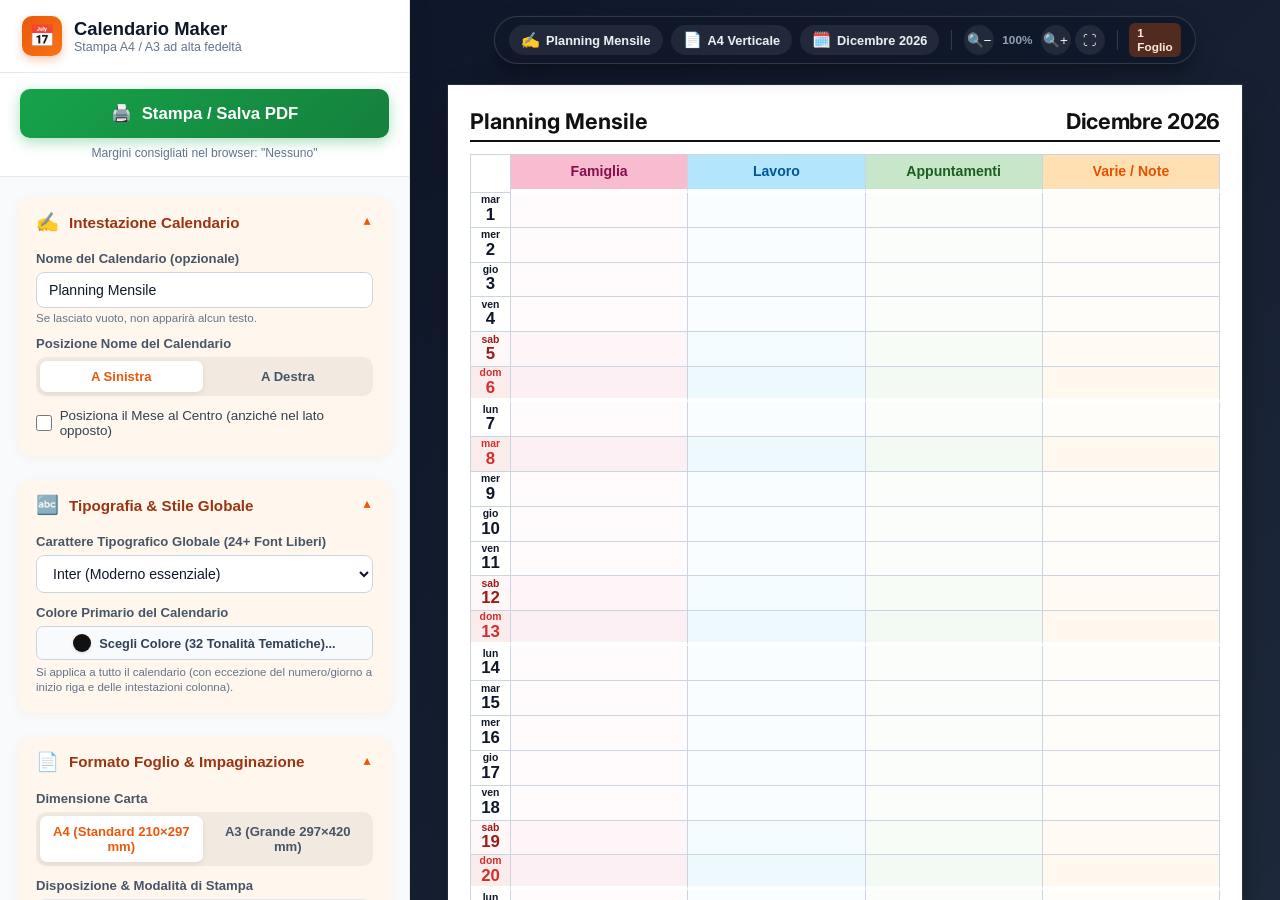
==== index.html @ 5386b221 "Add files via upload primo caricamento dei file" ====
<!DOCTYPE html>
<html lang="it">
<head>
  <meta charset="UTF-8">
  <meta name="viewport" content="width=device-width, initial-scale=1.0">
  <title>Calendario Maker Pro - Stampa A4 / A3 ad Alta Fedeltà</title>

  <!-- Google Fonts Preconnect & Font Primario UI -->
  <link rel="preconnect" href="https://fonts.googleapis.com">
  <link rel="preconnect" href="https://fonts.gstatic.com" crossorigin>
  <link href="https://fonts.googleapis.com/css2?family=Inter:wght@400;500;600;700;800&family=Playfair+Display:wght@700&family=Caveat:wght@700&family=Oswald:wght@600&display=swap" rel="stylesheet">

  <!-- Fogli di Stile Modulari -->
  <link rel="stylesheet" href="css/main.css">
  <link rel="stylesheet" href="css/sidebar.css">
  <link rel="stylesheet" href="css/calendar.css">
  <link rel="stylesheet" href="css/print.css">
  <link rel="stylesheet" href="css/modals.css">
</head>
<body>

  <!-- ========================================================================
       CONSOLE DI CONTROLLO LATERALE (Nascosta automaticamente in fase di stampa)
       ======================================================================== -->
  <aside class="control-sidebar no-print" id="controlSidebar">
    
    <!-- Intestazione fissa dell'applicazione -->
    <header class="sidebar-header">
      <div class="app-title-group">
        <div class="app-logo-badge">📅</div>
        <div class="app-header-texts">
          <h1>Calendario Maker</h1>
          <p>Stampa A4 / A3 ad alta fedeltà</p>
        </div>
      </div>
    </header>

    <!-- Box Azione Principale: Stampa / Salva PDF ad Alta Visibilità -->
    <div class="quick-action-box">
      <button type="button" class="btn-primary-print" id="btnPrint">
        <span class="btn-icon">🖨️</span>
        <span>Stampa / Salva PDF</span>
      </button>
      <p class="print-sub-info" id="printScopeHint">Margini consigliati nel browser: "Nessuno"</p>
    </div>

    <!-- Contenitore a scorrimento verticale con tutte le schede spaziate a 24px -->
    <div class="sidebar-scrollable-content">

      <!-- ====================================================================
           1. INTESTAZIONE CALENDARIO
           ==================================================================== -->
      <details class="control-section" id="secCalendarTitle" open>
        <summary class="section-summary">
          <div class="section-title-wrap">
            <span class="section-icon">✍️</span>
            <span>Intestazione Calendario</span>
          </div>
          <span class="section-arrow">▼</span>
        </summary>
        <div class="section-content">
          <div class="form-group">
            <label class="form-label" for="inputCalendarTitle">Nome del Calendario (opzionale)</label>
            <input type="text" id="inputCalendarTitle" class="form-control"
                   placeholder="Es. Planning Famiglia, Studio, Turni..." maxlength="60" value="Planning Mensile">
            <span style="font-size: 0.72rem; color: #64748b; margin-top: 4px; display: block;">Se lasciato vuoto, non apparirà alcun testo.</span>
          </div>

          <div class="form-group" style="margin-top: 10px;">
            <label class="form-label">Posizione Nome del Calendario</label>
            <div class="toggle-btn-group" id="groupTitleAlignment">
              <button type="button" class="toggle-btn active" id="btnTitleAlignLeft" data-align="left">A Sinistra</button>
              <button type="button" class="toggle-btn" id="btnTitleAlignRight" data-align="right">A Destra</button>
            </div>
          </div>

          <div class="form-group" style="margin-top: 10px;">
            <label style="display: flex; align-items: center; gap: 8px; font-size: 0.84rem; cursor: pointer; color: #334155;">
              <input type="checkbox" id="checkCenterMonth" style="accent-color: var(--accent-orange); width: 16px; height: 16px;">
              <span>Posiziona il Mese al Centro (anziché nel lato opposto)</span>
            </label>
          </div>
        </div>
      </details>

      <!-- ====================================================================
           2. TIPOGRAFIA & STILE GLOBALE (SEZIONE SUCCESSIVA DEDICATA)
           ==================================================================== -->
      <details class="control-section" id="secGlobalTypography" open>
        <summary class="section-summary">
          <div class="section-title-wrap">
            <span class="section-icon">🔤</span>
            <span>Tipografia & Stile Globale</span>
          </div>
          <span class="section-arrow">▼</span>
        </summary>
        <div class="section-content">
          <div class="form-group">
            <label class="form-label" for="selectHeaderFont">Carattere Tipografico Globale (24+ Font Liberi)</label>
            <select id="selectHeaderFont" class="form-select">
              <!-- Popolato dinamicamente da ui.js con font categorizzati -->
            </select>
          </div>

          <div class="form-group">
            <label class="form-label">Colore Primario del Calendario</label>
            <button type="button" class="btn-color-trigger" id="btnHeaderColorTrigger" style="width: 100%;">
              <span class="color-swatch-circle" id="headerColorCircle" style="background-color: #111111;"></span>
              <span class="color-btn-label">Scegli Colore (32 Tonalità Tematiche)...</span>
            </button>
            <span style="font-size: 0.72rem; color: #64748b; margin-top: 5px; display: block; line-height: 1.3;">
              Si applica a tutto il calendario (con eccezione del numero/giorno a inizio riga e delle intestazioni colonna).
            </span>
          </div>
        </div>
      </details>

      <!-- ====================================================================
           3. FORMATO FOGLIO & IMPAGINAZIONE
           ==================================================================== -->
      <details class="control-section" id="secPaperFormat" open>
        <summary class="section-summary">
          <div class="section-title-wrap">
            <span class="section-icon">📄</span>
            <span>Formato Foglio & Impaginazione</span>
          </div>
          <span class="section-arrow">▼</span>
        </summary>
        <div class="section-content">
          <div class="form-group">
            <label class="form-label">Dimensione Carta</label>
            <div class="toggle-btn-group">
              <button type="button" class="toggle-btn active" id="btnPaperSizeA4" data-paper="A4">A4 (Standard 210×297 mm)</button>
              <button type="button" class="toggle-btn" id="btnPaperSizeA3" data-paper="A3">A3 (Grande 297×420 mm)</button>
            </div>
          </div>

          <div class="form-group">
            <label class="form-label">Disposizione & Modalità di Stampa</label>
            
            <!-- Opzione 1: Verticale a foglio singolo standard -->
            <label class="layout-radio-card">
              <input type="radio" name="layoutModeRadio" value="portrait-single" checked>
              <div class="layout-radio-info">
                <span class="layout-radio-title">Verticale (Mese a Pagina Singola)</span>
                <span class="layout-radio-desc">Tutto il mese visibile a colpo d'occhio; perfetto per planning da parete.</span>
              </div>
            </label>

            <!-- Opzione 2: Verticale Estesa (NUOVA OPZIONE RICHIESTA) -->
            <label class="layout-radio-card">
              <input type="radio" name="layoutModeRadio" value="portrait-extended">
              <div class="layout-radio-info">
                <span class="layout-radio-title">Verticale Estesa (Mese a Pagina Singola da Lun a Dom)</span>
                <span class="layout-radio-desc">Parte sempre dal Lunedì e chiude alla Domenica; celle a colori con data fuori mese grigia.</span>
              </div>
            </label>

            <!-- Opzione 3: Orizzontale Bisettimanale -->
            <label class="layout-radio-card">
              <input type="radio" name="layoutModeRadio" value="landscape-biweekly">
              <div class="layout-radio-info">
                <span class="layout-radio-title">Orizzontale Bisettimanale (2 settimane per foglio)</span>
                <span class="layout-radio-desc">14 giorni esatti (Lun-Dom); celle a tutta altezza a colori per l'intero periodo.</span>
              </div>
            </label>

            <!-- Opzione 4: Orizzontale Quindicinale a 2 Fogli -->
            <label class="layout-radio-card">
              <input type="radio" name="layoutModeRadio" value="landscape-split">
              <div class="layout-radio-info">
                <span class="layout-radio-title">Orizzontale Quindicinale (2 fogli: 1-15 / 16-fine)</span>
                <span class="layout-radio-desc">Due pagine orizzontali per mese con salto pagina automatico.</span>
              </div>
            </label>

            <!-- Opzione 5: Orizzontale a Foglio Singolo -->
            <label class="layout-radio-card">
              <input type="radio" name="layoutModeRadio" value="landscape-single">
              <div class="layout-radio-info">
                <span class="layout-radio-title">Orizzontale (Mese a Foglio Unico)</span>
                <span class="layout-radio-desc">Tutto il mese su una pagina orizzontale; celle compatte.</span>
              </div>
            </label>
          </div>
        </div>
      </details>

      <!-- ====================================================================
           4. PERIODO DA STAMPARE
           ==================================================================== -->
      <details class="control-section" id="secPrintPeriod" open>
        <summary class="section-summary">
          <div class="section-title-wrap">
            <span class="section-icon">🗓️</span>
            <span>Periodo da Stampare</span>
          </div>
          <span class="section-arrow">▼</span>
        </summary>
        <div class="section-content">
          <div class="form-group">
            <div class="toggle-btn-group">
              <button type="button" class="toggle-btn btn-period-toggle active" data-period="single">Mese Singolo</button>
              <button type="button" class="toggle-btn btn-period-toggle" data-period="year">Anno Intero</button>
              <button type="button" class="toggle-btn btn-period-toggle" data-period="range">Periodo Da / A</button>
            </div>
          </div>

          <!-- Caso 1: Mese Singolo -->
          <div id="containerSingleMonth">
            <div class="form-group" style="display: flex; gap: 8px;">
              <div style="flex: 2;">
                <label class="form-label" for="selectMonth">Mese</label>
                <select id="selectMonth" class="form-select">
                  <option value="0">Gennaio</option>
                  <option value="1">Febbraio</option>
                  <option value="2">Marzo</option>
                  <option value="3">Aprile</option>
                  <option value="4">Maggio</option>
                  <option value="5">Giugno</option>
                  <option value="6">Luglio</option>
                  <option value="7">Agosto</option>
                  <option value="8">Settembre</option>
                  <option value="9">Ottobre</option>
                  <option value="10">Novembre</option>
                  <option value="11">Dicembre</option>
                </select>
              </div>
              <div style="flex: 1.2;">
                <label class="form-label" for="inputYear">Anno</label>
                <input type="number" id="inputYear" class="form-control" value="2026" min="2020" max="2040">
              </div>
            </div>
            <div style="display: flex; gap: 6px; margin-top: 6px;">
              <button type="button" class="toggle-btn" id="btnPrevMonth" style="background: #ffffff; border: 1px solid #cbd5e1;">◀ Mese Prec.</button>
              <button type="button" class="toggle-btn" id="btnCurrentMonth" style="background: #ffffff; border: 1px solid #cbd5e1;">Oggi</button>
              <button type="button" class="toggle-btn" id="btnNextMonth" style="background: #ffffff; border: 1px solid #cbd5e1;">Mese Succ. ▶</button>
            </div>
          </div>

          <!-- Caso 2: Anno Intero (12 Mesi) -->
          <div id="containerFullYear" style="display: none;">
            <div class="form-group">
              <label class="form-label" for="inputFullYear">Anno Completo (12 Mesi consecutivi)</label>
              <div style="display: flex; gap: 8px; align-items: center;">
                <button type="button" class="btn-move-col" id="btnPrevFullYear" style="padding: 9px 12px; font-size: 0.9rem;">◀</button>
                <input type="number" id="inputFullYear" class="form-control" value="2026" min="2020" max="2040" style="text-align: center; font-weight: 700; font-size: 1.05rem;">
                <button type="button" class="btn-move-col" id="btnNextFullYear" style="padding: 9px 12px; font-size: 0.9rem;">▶</button>
              </div>
            </div>
          </div>

          <!-- Caso 3: Periodo Personalizzato Da / A (max 24 mesi) -->
          <div id="containerCustomPeriod" style="display: none;">
            <div class="form-group" style="background: #ffffff; padding: 10px; border-radius: 8px; border: 1px solid #e2e8f0;">
              <label class="form-label" style="color: var(--accent-orange);">Da (Inizio Periodo):</label>
              <div style="display: flex; gap: 6px;">
                <select id="selectRangeStartMonth" class="form-select form-control-sm" style="flex: 2;">
                  <option value="0">Gennaio</option><option value="1">Febbraio</option><option value="2">Marzo</option>
                  <option value="3">Aprile</option><option value="4">Maggio</option><option value="5">Giugno</option>
                  <option value="6">Luglio</option><option value="7">Agosto</option><option value="8">Settembre</option>
                  <option value="9">Ottobre</option><option value="10">Novembre</option><option value="11">Dicembre</option>
                </select>
                <input type="number" id="inputRangeStartYear" class="form-control form-control-sm" value="2026" min="2020" max="2040" style="flex: 1.2;">
              </div>

              <label class="form-label" style="color: var(--accent-orange); margin-top: 10px;">A (Fine Periodo - Max 24 mesi):</label>
              <div style="display: flex; gap: 6px;">
                <select id="selectRangeEndMonth" class="form-select form-control-sm" style="flex: 2;">
                  <option value="0">Gennaio</option><option value="1">Febbraio</option><option value="2">Marzo</option>
                  <option value="3">Aprile</option><option value="4">Maggio</option><option value="5">Giugno</option>
                  <option value="6">Luglio</option><option value="7">Agosto</option><option value="8">Settembre</option>
                  <option value="9">Ottobre</option><option value="10">Novembre</option><option value="11">Dicembre</option>
                </select>
                <input type="number" id="inputRangeEndYear" class="form-control form-control-sm" value="2026" min="2020" max="2040" style="flex: 1.2;">
              </div>
            </div>
          </div>
        </div>
      </details>

      <!-- ====================================================================
           5. COLONNE CONTENUTI (NOME 100%, SFONDO, TESTO, TASTO IN FONDO)
           ==================================================================== -->
      <details class="control-section" id="secColumnsConfig" open>
        <summary class="section-summary">
          <div class="section-title-wrap">
            <span class="section-icon">📊</span>
            <span>Colonne Contenuti</span>
          </div>
          <span class="section-arrow">▼</span>
        </summary>
        <div class="section-content">
          <!-- Elenco dinamico delle schede colonna (gestito da ui.js) -->
          <div id="columnsListContainer"></div>
        </div>
      </details>

      <!-- ====================================================================
           6. GRAFICA, BORDI & MODALITÀ CROMATICHE
           ==================================================================== -->
      <details class="control-section" id="secStyleGraphics">
        <summary class="section-summary">
          <div class="section-title-wrap">
            <span class="section-icon">🎨</span>
            <span>Grafica, Bordi & Modalità Cromatiche</span>
          </div>
          <span class="section-arrow">▼</span>
        </summary>
        <div class="section-content">
          <!-- Nuovo selettore richiesto: Stile Cromatico -->
          <div class="form-group">
            <label class="form-label" for="selectColorMode">Stile Cromatico</label>
            <select id="selectColorMode" class="form-select">
              <option value="color">A Colori (Predefinito con tinte pastello)</option>
              <option value="striped-color">Righe Alternate a Colori (Chiara / Scura)</option>
              <option value="striped-gray">Righe Alternate in Grigio (Ultra-chiaro per penna)</option>
              <option value="gray-body">Corpo Grigio Neutro (Intestazioni a colori)</option>
              <option value="monochrome">Bianco e Nero (Laser b/n & fotocopie economiche)</option>
            </select>
          </div>

          <div class="form-group">
            <label class="form-label" for="selectVerticalBorders">Bordi Verticali delle Colonne</label>
            <select id="selectVerticalBorders" class="form-select">
              <option value="all">Completi (tutte le celle)</option>
              <option value="columns-only">Solo tra colonne contenuti (senza bordi esterni)</option>
              <option value="none">Nessun bordo verticale (senza bordi esterni)</option>
            </select>
          </div>

          <div class="form-group" style="margin-top: 10px;">
            <label style="display: flex; align-items: center; gap: 8px; font-size: 0.84rem; cursor: pointer; color: #334155;">
              <input type="checkbox" id="checkRepeatHeaders" style="accent-color: var(--accent-orange); width: 16px; height: 16px;">
              <span>Ripeti intestazioni colonne prima del Lunedì</span>
            </label>
          </div>
        </div>
      </details>

      <!-- ====================================================================
           7. FESTIVITÀ PERSONALIZZATE (FORMATTAZIONE IDENTICA ALLA DOMENICA, MAX 5)
           ==================================================================== -->
      <details class="control-section" id="secCustomHolidays">
        <summary class="section-summary">
          <div class="section-title-wrap">
            <span class="section-icon">⭐</span>
            <span>Festività Personalizzate (max 5)</span>
          </div>
          <span class="section-arrow">▼</span>
        </summary>
        <div class="section-content">
          <p style="font-size: 0.77rem; color: #64748b; margin-bottom: 10px;">
            I giorni festivi aggiunti vengono evidenziati con la stessa formattazione della domenica (testo rosso ed evidenziazione festiva tenue).
          </p>

          <div id="customHolidaysList" style="margin-bottom: 12px;"></div>

          <div class="custom-holidays-box">
            <div style="display: flex; gap: 6px; margin-bottom: 8px;">
              <select id="selectCustomMonth" class="form-select form-control-sm" style="flex: 2;">
                <option value="0">Gennaio</option><option value="1">Febbraio</option><option value="2">Marzo</option>
                <option value="3">Aprile</option><option value="4">Maggio</option><option value="5">Giugno</option>
                <option value="6">Luglio</option><option value="7">Agosto</option><option value="8">Settembre</option>
                <option value="9">Ottobre</option><option value="10">Novembre</option><option value="11">Dicembre</option>
              </select>
              <input type="number" id="inputCustomDay" class="form-control form-control-sm" placeholder="Giorno (1-31)" min="1" max="31" value="1" style="flex: 1.2;">
            </div>
            <input type="text" id="inputCustomName" class="form-control form-control-sm" placeholder="Nome festa (es. Santo Patrono)" maxlength="35" style="margin-bottom: 8px;">
            <button type="button" class="btn-primary-print" id="btnAddCustomHoliday" style="padding: 7px; font-size: 0.82rem; background: var(--accent-orange);">
              + Aggiungi Festività
            </button>
          </div>
        </div>
      </details>

      <!-- ====================================================================
           8. SALVATAGGIO, PRESET & PRIVACY (CONFORME GDPR)
           ==================================================================== -->
      <details class="control-section" id="secSaveLoad">
        <summary class="section-summary">
          <div class="section-title-wrap">
            <span class="section-icon">💾</span>
            <span>Salvataggio, Preset & Privacy</span>
          </div>
          <span class="section-arrow">▼</span>
        </summary>
        <div class="section-content">
          <!-- Preset Rapidi: applica SOLO la palette senza toccare testi -->
          <div class="form-group">
            <label class="form-label" for="selectThemePreset">Applica Solo Tema Cromatico</label>
            <div style="display: flex; gap: 6px;">
              <select id="selectThemePreset" class="form-select form-control-sm" style="flex: 1;">
                <option value="family-pastel">Pastello Famiglia (Delicato)</option>
                <option value="office-pro">Business Navy (Professionale)</option>
                <option value="nature-earth">Terra & Foresta (Naturale)</option>
                <option value="bright-energy">Energia Fluo (Vivace)</option>
              </select>
              <button type="button" class="btn-move-col" id="btnApplyThemePreset" style="padding: 6px 10px; font-weight: 600;">Applica</button>
            </div>
            <span style="font-size: 0.72rem; color: #64748b; margin-top: 4px; display: block;">Non modifica i nomi delle colonne né le tue date.</span>
          </div>

          <div style="display: flex; gap: 8px; margin-top: 14px;">
            <button type="button" class="toggle-btn" id="btnExportJson" style="background: #ffffff; border: 1px solid #cbd5e1; flex: 1;">
              📥 Esporta JSON
            </button>
            <label class="toggle-btn" style="background: #ffffff; border: 1px solid #cbd5e1; flex: 1; cursor: pointer; text-align: center; margin: 0;">
              📤 Importa JSON
              <input type="file" id="fileImportJson" accept=".json" style="display: none;">
            </label>
          </div>

          <div style="margin-top: 16px; border-top: 1px solid #e2e8f0; padding-top: 12px; text-align: center;">
            <button type="button" id="btnClearData" style="font-size: 0.76rem; color: #dc2626; text-decoration: underline; background: none; border: none; cursor: pointer;">
              Resetta Tutte le Impostazioni (Diritto all'Oblio)
            </button>
          </div>

          <div class="privacy-link-row">
            <a href="privacy.html" class="privacy-link" target="_blank">Informativa sulla Privacy & Normativa GDPR ↗</a>
          </div>
        </div>
      </details>

    </div>
  </aside>

  <!-- ========================================================================
       AREA PRINCIPALE: VIEWPORT DI ANTEPRIMA & ISOLA FLUTTUANTE INTERATTIVA
       ======================================================================== -->
  <main class="preview-viewport" id="previewViewport">

    <!-- ISOLA FLUTTUANTE INTERATTIVA (FLOATING ISLAND) -->
    <div class="floating-island no-print" id="floatingIsland">
      
      <!-- Tag 1: Intestazione Calendario (click apre focus su Sezione 1) -->
      <button type="button" class="island-btn-tag" id="islandBtnTitle" title="Clicca per modificare l'Intestazione del Calendario">
        <span class="island-icon">✍️</span>
        <span class="island-label">Planning Mensile</span>
      </button>

      <!-- Tag 2: Formato Carta (click apre focus su Sezione 2) -->
      <button type="button" class="island-btn-tag" id="islandBtnPaper" title="Clicca per modificare Formato Carta e Layout">
        <span class="island-icon">📄</span>
        <span class="island-label">A4 Verticale</span>
      </button>

      <!-- Tag 3: Periodo (click apre focus su Sezione 3) -->
      <button type="button" class="island-btn-tag" id="islandBtnPeriod" title="Clicca per modificare il Periodo da stampare">
        <span class="island-icon">🗓️</span>
        <span class="island-label">Ottobre 2026</span>
      </button>

      <div class="island-divider"></div>

      <!-- Controlli Zoom & Adattamento -->
      <div class="island-zoom-group">
        <button type="button" class="island-btn-icon" id="islandBtnZoomOut" title="Riduci Zoom">🔍−</button>
        <span class="island-zoom-level" id="badgeZoomLevel">100%</span>
        <button type="button" class="island-btn-icon" id="islandBtnZoomIn" title="Aumenta Zoom">🔍+</button>
        <button type="button" class="island-btn-icon" id="islandBtnFitScreen" title="Adatta allo Schermo">⛶</button>
      </div>

      <div class="island-divider"></div>
      <span class="badge" id="badgeSheetsCount" style="background: rgba(234, 88, 12, 0.3); color: #ffedd5; font-size: 0.74rem;">1 Foglio</span>
    </div>

    <!-- Contenitore dei fogli renderizzati (singolo o sequenza multi-mese / bisettimanale) -->
    <div class="sheets-wrapper" id="sheetsWrapper"></div>

  </main>

  <!-- ========================================================================
       BARRA INFERIORE PER DISPOSITIVI MOBILI
       ======================================================================== -->
  <div class="mobile-controls-bar no-print">
    <button type="button" class="btn-mobile-toggle" id="btnMobileTogglePreview">
      <span>👁️</span>
      <span class="btn-label">Mostra Anteprima / Stampa</span>
    </button>
  </div>

  <!-- ========================================================================
       POP-UP MODALE UNIVERSALE PER LA SCELTA DEL COLORE (32 PALETTE + ESADECIMALE)
       ======================================================================== -->
  <div class="modal-overlay" id="universalColorModal">
    <div class="modal-dialog">
      <div class="modal-header">
        <h3 id="colorModalTitle">Seleziona Colore</h3>
        <button type="button" class="btn-modal-close" id="btnCloseColorModal" title="Chiudi">✕</button>
      </div>

      <div class="modal-body">
        <!-- Palette Tematiche e Colori Classici popolati dinamicamente da ui.js -->
        <div id="modalThematicPalettesContainer"></div>

        <!-- Selettore personalizzato con codice esadecimale e color picker HTML5 -->
        <div class="modal-custom-picker-section">
          <div class="modal-custom-picker-row">
            <div class="current-color-preview-box" id="modalCurrentColorSwatch" style="background-color: #111111;"></div>
            
            <div class="native-color-input-wrapper" title="Apri selettore del sistema">
              <input type="color" id="modalNativeColorPicker" value="#111111">
            </div>

            <div class="custom-hex-input-group">
              <label for="modalCustomHexInput">Codice Esadecimale (HEX):</label>
              <input type="text" id="modalCustomHexInput" value="#111111" maxlength="7" placeholder="#RRGGBB">
            </div>

            <button type="button" class="btn-apply-custom-hex" id="btnApplyCustomColor">Applica</button>
          </div>
        </div>
      </div>
    </div>
  </div>

  <!-- ========================================================================
       MODALE INFORMATIVA SULLA SCELTA DELLA CARTELLA DI SALVATAGGIO
       ======================================================================== -->
  <div class="modal-overlay" id="modalFolderHelp">
    <div class="modal-dialog" style="max-width: 540px;">
      <div class="modal-header">
        <h3 style="display: flex; align-items: center; gap: 8px;">
          <span>📁</span>
          <span>Finestra Scelta Cartella di Salvataggio</span>
        </h3>
        <button type="button" class="btn-modal-close" id="btnCloseFolderHelp" title="Chiudi">✕</button>
      </div>

      <div class="modal-body" style="padding: 22px 24px; font-size: 0.88rem; line-height: 1.55; color: #334155;">
        <p style="margin-bottom: 14px;">
          Il file di configurazione è stato esportato e scaricato.
        </p>

        <div style="background: #fff7ed; border-left: 4px solid var(--accent-orange); padding: 14px 16px; border-radius: 8px; margin-bottom: 16px;">
          <strong style="color: #9a3412; display: block; font-size: 0.92rem; margin-bottom: 6px;">
            💡 Come scegliere sempre la cartella con la finestra di sistema:
          </strong>
          <p style="margin-bottom: 8px;">
            Nei browser web, la finestra "Salva con nome" che ti fa navigare tra le cartelle del computer si attiva in un istante:
          </p>
          <ul style="margin: 0; padding-left: 20px; display: flex; flex-direction: column; gap: 6px;">
            <li>In <strong>Firefox</strong>: apri <strong>Impostazioni</strong> ➔ scheda <strong>Generale</strong> ➔ sezione <strong>Download</strong> ➔ spunta l'opzione <strong>"Chiedi sempre dove salvare i file"</strong>.</li>
            <li>In alternativa, puoi avviare l'app con lo script <strong><code>./avvia.sh</code></strong> presente nella cartella del progetto: aprirà direttamente la finestra nativa di sistema Linux per selezionare la cartella.</li>
          </ul>
        </div>

        <div style="display: flex; justify-content: flex-end; margin-top: 18px;">
          <button type="button" class="btn-primary-print" id="btnConfirmFolderHelp" style="padding: 9px 24px; font-size: 0.88rem; width: auto; background: var(--accent-orange);">
            Ho capito
          </button>
        </div>
      </div>
    </div>
  </div>

  <!-- ========================================================================
       SCRIPT JAVASCRIPT MODULARI (Caricati nell'ordine corretto di dipendenza)
       ======================================================================== -->
  <script src="js/config.js"></script>
  <script src="js/state.js"></script>
  <script src="js/holidays.js"></script>
  <script src="js/calendar.js"></script>
  <script src="js/ui.js"></script>
  <script src="js/app.js"></script>

</body>
</html>
---- css/main.css ----
/**
 * ==========================================================================
 * MAIN.CSS - Design System, Variabili Cromatiche, Reset e Tipografia Globale
 * ==========================================================================
 * Tonalità scelte secondo le direttive UX/Pantone/Material:
 * - Console laterale: schede arancioni calde (Pantone Tangerine / Material Warm Orange)
 * - Viewport anteprima: tonalità complementare professionale (Material Slate / Deep Navy #1e293b)
 * - Supporto per desktop, tablet e visualizzazione mobile fluida
 */

:root {
  /* Palette Console & Schede (Material Tangerine / Pantone Warm Orange) */
  --bg-sidebar: #f8fafc;
  --bg-card-orange: #fff7ed;            /* Sfondo caldo arancione pastello per le schede */
  --bg-card-orange-hover: #ffedd5;
  --accent-orange: #ea580c;             /* Pantone Tangerine primario */
  --accent-orange-hover: #c2410c;
  --accent-orange-light: #fed7aa;
  --text-orange-dark: #9a3412;

  /* Palette Viewport Anteprima (Material Slate / Deep Navy #1e293b) */
  --bg-viewport: #1e293b;               /* Sfondo ardesia scuro complementare per far risaltare il foglio */
  --bg-viewport-gradient: linear-gradient(135deg, #0f172a 0%, #1e293b 100%);
  --sheet-shadow: 0 16px 40px -10px rgba(0, 0, 0, 0.45), 0 0 1px 1px rgba(255, 255, 255, 0.08);

  /* Elementi UI comuni */
  --text-main: #0f172a;
  --text-muted: #64748b;
  --border-subtle: #e2e8f0;
  --border-card-subtle: rgba(234, 88, 12, 0.12);
  --holiday-red: #d32f2f;
  --holiday-red-light: #fee2e2;

  /* Dimensioni e layout */
  --sidebar-width: 410px;
  --radius-card: 14px;
  --radius-btn: 8px;
  --font-ui: -apple-system, BlinkMacSystemFont, "Segoe UI", Roboto, Helvetica, Arial, sans-serif;
}

* {
  box-sizing: border-box;
  margin: 0;
  padding: 0;
}

html, body {
  height: 100%;
  width: 100%;
  font-family: var(--font-ui);
  background-color: var(--bg-viewport);
  color: var(--text-main);
  overflow: hidden;
  -webkit-font-smoothing: antialiased;
}

body {
  display: flex;
  position: relative;
}

/* Scrollbar personalizzate per la console laterale */
::-webkit-scrollbar {
  width: 7px;
  height: 7px;
}

::-webkit-scrollbar-track {
  background: transparent;
}

::-webkit-scrollbar-thumb {
  background: #cbd5e1;
  border-radius: 4px;
}

::-webkit-scrollbar-thumb:hover {
  background: #94a3b8;
}

/* Pulsanti e link di base */
button {
  font-family: inherit;
  border: none;
  cursor: pointer;
  background: transparent;
  outline: none;
  transition: all 0.18s ease;
}

input, select, textarea {
  font-family: inherit;
  outline: none;
}

/* Stile per badge ed etichette */
.badge {
  display: inline-flex;
  align-items: center;
  padding: 3px 8px;
  border-radius: 6px;
  font-size: 0.75rem;
  font-weight: 600;
}

/* Evidenziazione temporanea delle sezioni quando attivate dall'isola */
@keyframes sectionPulse {
  0% { transform: scale(1); box-shadow: 0 0 0 0 rgba(234, 88, 12, 0.4); }
  50% { transform: scale(1.02); box-shadow: 0 0 0 8px rgba(234, 88, 12, 0.15); }
  100% { transform: scale(1); box-shadow: 0 0 0 0 rgba(234, 88, 12, 0); }
}

.section-highlight {
  animation: sectionPulse 0.8s ease-in-out 2;
}

/* Ottimizzazione per dispositivi mobili */
@media (max-width: 900px) {
  body {
    flex-direction: column;
    overflow-y: auto;
  }

  .control-sidebar {
    width: 100% !important;
    min-width: 100% !important;
    max-width: 100% !important;
    height: auto !important;
  }

  .preview-viewport {
    display: none;
    width: 100%;
    min-height: 100vh;
    padding: 16px 8px;
  }

  /* Quando l'utente attiva la visualizzazione anteprima da mobile */
  body.mobile-preview-active .control-sidebar {
    display: none;
  }

  body.mobile-preview-active .preview-viewport {
    display: flex;
    flex-direction: column;
    align-items: center;
  }
}
---- css/sidebar.css ----
/**
 * ==========================================================================
 * SIDEBAR.CSS - Console di Controllo Laterale & Schede Arancioni Calde
 * ==========================================================================
 * Specifiche grafiche applicate:
 * - Spazio verticale tra le schede TRIPLICATO (margin-bottom: 24px)
 * - Nessun bordo perimetrale duro: design a isola morbido con sfondo caldo Tangerine (#fff7ed)
 * - Schede colonne: nome a larghezza 100%, pulsanti Sfondo e Testo affiancati al 50%
 * - Tasto "Aggiungi Colonna" posizionato rigorosamente in fondo alla lista
 */

.control-sidebar {
  width: var(--sidebar-width);
  min-width: 380px;
  max-width: 460px;
  background-color: var(--bg-sidebar);
  border-right: 1px solid rgba(0, 0, 0, 0.08);
  display: flex;
  flex-direction: column;
  height: 100vh;
  z-index: 50;
  box-shadow: 4px 0 24px rgba(0, 0, 0, 0.06);
  flex-shrink: 0;
}

/* Intestazione fissa dell'app */
.sidebar-header {
  padding: 16px 22px;
  background: #ffffff;
  border-bottom: 1px solid var(--border-subtle);
  display: flex;
  align-items: center;
  justify-content: space-between;
}

.app-title-group {
  display: flex;
  align-items: center;
  gap: 12px;
}

.app-logo-badge {
  width: 40px;
  height: 40px;
  border-radius: 10px;
  background: linear-gradient(135deg, var(--accent-orange), #f97316);
  display: flex;
  align-items: center;
  justify-content: center;
  font-size: 1.3rem;
  box-shadow: 0 4px 10px rgba(234, 88, 12, 0.3);
}

.app-header-texts h1 {
  font-size: 1.15rem;
  font-weight: 700;
  color: var(--text-main);
  line-height: 1.2;
}

.app-header-texts p {
  font-size: 0.78rem;
  color: var(--text-muted);
}

/* Box Azione Principale di Stampa (Alta visibilità) */
.quick-action-box {
  padding: 16px 20px;
  background: #ffffff;
  border-bottom: 1px solid var(--border-subtle);
}

.btn-primary-print {
  width: 100%;
  padding: 14px 18px;
  background: linear-gradient(135deg, #16a34a, #15803d);
  color: #ffffff;
  border-radius: 10px;
  font-size: 1.05rem;
  font-weight: 700;
  display: flex;
  align-items: center;
  justify-content: center;
  gap: 10px;
  box-shadow: 0 4px 14px rgba(22, 163, 74, 0.35);
  cursor: pointer;
  transition: transform 0.15s ease, box-shadow 0.15s ease;
}

.btn-primary-print:hover {
  transform: translateY(-1px);
  box-shadow: 0 6px 18px rgba(22, 163, 74, 0.45);
}

.btn-primary-print:active {
  transform: translateY(1px);
}

.print-sub-info {
  margin-top: 8px;
  font-size: 0.76rem;
  color: var(--text-muted);
  text-align: center;
}

/* Area scorrevole della console contenente tutte le schede */
.sidebar-scrollable-content {
  flex: 1;
  overflow-y: auto;
  padding: 20px 18px 40px 18px;
}

/* ==========================================================================
   SCHEDE DELLA CONSOLE: SPAZIATURA TRIPLICATA (24px) E SFONDO ARANCIONE CALDO
   ========================================================================== */
.control-section {
  background-color: var(--bg-card-orange);
  border-radius: var(--radius-card);
  border: none; /* Rimossi i bordi perimetrali come richiesto */
  box-shadow: 0 2px 10px rgba(234, 88, 12, 0.06);
  margin-bottom: 24px; /* SPAZIO VERTICALE TRIPLICATO (24px) */
  overflow: hidden;
  transition: box-shadow 0.2s ease, transform 0.2s ease;
}

.control-section:hover {
  box-shadow: 0 4px 16px rgba(234, 88, 12, 0.10);
}

/* Intestazione della scheda / Summary del details */
.section-summary {
  padding: 14px 18px;
  cursor: pointer;
  display: flex;
  align-items: center;
  justify-content: space-between;
  list-style: none;
  font-size: 0.95rem;
  font-weight: 700;
  color: var(--text-orange-dark);
  user-select: none;
}

.section-summary::-webkit-details-marker {
  display: none;
}

.section-title-wrap {
  display: flex;
  align-items: center;
  gap: 10px;
}

.section-icon {
  font-size: 1.15rem;
}

.section-arrow {
  font-size: 0.75rem;
  color: var(--accent-orange);
  transition: transform 0.2s ease;
}

.control-section[open] .section-arrow {
  transform: rotate(180deg);
}

.section-content {
  padding: 4px 18px 18px 18px;
}

/* Campi Form e Controlli */
.form-group {
  margin-bottom: 12px;
}

.form-group:last-child {
  margin-bottom: 0;
}

.form-label {
  display: block;
  font-size: 0.82rem;
  font-weight: 600;
  color: #475569;
  margin-bottom: 6px;
}

.form-control, .form-select {
  width: 100%;
  padding: 9px 12px;
  background-color: #ffffff;
  border: 1px solid #cbd5e1;
  border-radius: var(--radius-btn);
  font-size: 0.88rem;
  color: var(--text-main);
  transition: border-color 0.15s ease, box-shadow 0.15s ease;
}

.form-control:focus, .form-select:focus {
  border-color: var(--accent-orange);
  box-shadow: 0 0 0 3px rgba(234, 88, 12, 0.18);
}

.form-control-sm {
  padding: 5px 8px;
  font-size: 0.82rem;
  border-radius: 6px;
  border: 1px solid #cbd5e1;
}

/* Pulsanti Toggle (Formato A4/A3, Periodo Mese/Anno/Range) */
.toggle-btn-group {
  display: flex;
  background: rgba(0, 0, 0, 0.05);
  padding: 4px;
  border-radius: 10px;
  gap: 4px;
}

.toggle-btn {
  flex: 1;
  padding: 8px 10px;
  text-align: center;
  font-size: 0.82rem;
  font-weight: 600;
  border-radius: 7px;
  color: #475569;
  cursor: pointer;
  background: transparent;
  transition: all 0.15s ease;
}

.toggle-btn.active {
  background: #ffffff;
  color: var(--accent-orange);
  box-shadow: 0 2px 6px rgba(0, 0, 0, 0.08);
}

/* Radio Card per Formati Layout */
.layout-radio-card {
  display: flex;
  align-items: flex-start;
  gap: 10px;
  padding: 10px 12px;
  background: #ffffff;
  border: 1px solid #e2e8f0;
  border-radius: 9px;
  margin-bottom: 8px;
  cursor: pointer;
  transition: border-color 0.15s ease, background 0.15s ease;
}

.layout-radio-card:hover {
  background: #fffaf5;
  border-color: var(--accent-orange-light);
}

.layout-radio-card input[type="radio"] {
  margin-top: 3px;
  accent-color: var(--accent-orange);
}

.layout-radio-info {
  flex: 1;
}

.layout-radio-title {
  display: block;
  font-size: 0.86rem;
  font-weight: 700;
  color: #1e293b;
}

.layout-radio-desc {
  display: block;
  font-size: 0.75rem;
  color: #64748b;
  margin-top: 2px;
  line-height: 1.3;
}

/* ==========================================================================
   SEZIONE 4: SCHEDE DELLE COLONNE
   ========================================================================== */
.column-config-card {
  background: #ffffff;
  border-radius: 10px;
  padding: 12px;
  margin-bottom: 12px;
  box-shadow: 0 2px 8px rgba(0, 0, 0, 0.04);
  border: 1px solid rgba(234, 88, 12, 0.12);
  transition: transform 0.15s ease, box-shadow 0.15s ease;
}

.column-config-card.is-dragging {
  opacity: 0.4;
}

.column-config-card.drag-target {
  border: 2px dashed var(--accent-orange);
}

/* Rigo 1: Nome a larghezza 100% con handle di trascinamento e tasto elimina */
.col-card-top-row {
  display: flex;
  align-items: center;
  gap: 8px;
  margin-bottom: 10px;
}

.drag-handle {
  cursor: grab;
  color: #94a3b8;
  font-size: 1.1rem;
  user-select: none;
}

.col-name-input {
  flex: 1;
  width: 100%; /* LARGHEZZA 100% COME RICHIESTO */
  padding: 8px 10px;
  font-size: 0.88rem;
  font-weight: 600;
  border: 1px solid #cbd5e1;
  border-radius: 6px;
  color: #0f172a;
}

.col-name-input:focus {
  border-color: var(--accent-orange);
}

.btn-delete-col {
  width: 28px;
  height: 28px;
  display: flex;
  align-items: center;
  justify-content: center;
  border-radius: 6px;
  color: #94a3b8;
  font-size: 0.85rem;
  cursor: pointer;
}

.btn-delete-col:hover {
  background: #fee2e2;
  color: #dc2626;
}

/* Rigo 2: Due tasti al 50% "Sfondo" e "Testo" */
.col-card-colors-row {
  display: flex;
  gap: 8px;
  margin-bottom: 10px;
}

.btn-color-trigger {
  flex: 1; /* CIASCUNO AL 50% */
  display: flex;
  align-items: center;
  justify-content: center;
  gap: 8px;
  padding: 7px 10px;
  background: #f8fafc;
  border: 1px solid #cbd5e1;
  border-radius: 7px;
  cursor: pointer;
  transition: all 0.15s ease;
}

.btn-color-trigger:hover {
  background: #ffffff;
  border-color: var(--accent-orange);
}

.color-swatch-circle {
  width: 18px;
  height: 18px;
  border-radius: 50%;
  display: inline-block;
  box-shadow: 0 1px 3px rgba(0, 0, 0, 0.15);
}

.color-btn-label {
  font-size: 0.8rem;
  font-weight: 600;
  color: #334155;
}

/* Rigo 3: Selettore a quarti, badge frazione e riordinamento */
.col-card-footer-row {
  display: flex;
  align-items: center;
  justify-content: space-between;
  gap: 8px;
  font-size: 0.78rem;
}

.col-width-selector-group {
  display: flex;
  align-items: center;
  gap: 6px;
}

.col-ratio-badge {
  font-size: 0.74rem;
  font-weight: 700;
  background: #f1f5f9;
  color: #475569;
  padding: 3px 6px;
  border-radius: 5px;
}

.col-reorder-buttons {
  display: flex;
  gap: 2px;
}

.btn-move-col {
  padding: 3px 6px;
  background: #f1f5f9;
  border-radius: 4px;
  font-size: 0.7rem;
  color: #475569;
}

.btn-move-col:hover:not(:disabled) {
  background: var(--accent-orange-light);
  color: var(--text-orange-dark);
}

.btn-move-col:disabled {
  opacity: 0.3;
  cursor: not-allowed;
}

/* Tasto Aggiungi Colonna in fondo alla lista */
.btn-add-column-bottom {
  width: 100%;
  padding: 10px;
  background: #ffffff;
  border: 2px dashed rgba(234, 88, 12, 0.35);
  border-radius: 9px;
  font-size: 0.88rem;
  font-weight: 700;
  color: var(--accent-orange);
  display: flex;
  align-items: center;
  justify-content: center;
  cursor: pointer;
  transition: all 0.18s ease;
  margin-top: 6px;
}

.btn-add-column-bottom:hover {
  background: #fff7ed;
  border-color: var(--accent-orange);
}

/* Festività personalizzate */
.custom-holidays-box {
  background: #ffffff;
  padding: 10px;
  border-radius: 8px;
  border: 1px solid #e2e8f0;
}

.custom-holiday-item {
  display: flex;
  align-items: center;
  justify-content: space-between;
  padding: 6px 8px;
  background: #f8fafc;
  border-radius: 6px;
  margin-bottom: 6px;
  font-size: 0.82rem;
}

.holiday-date-badge {
  font-weight: 700;
  color: var(--holiday-red);
}

.holiday-name-text {
  flex: 1;
  margin: 0 10px;
  font-weight: 500;
  color: #1e293b;
}

.btn-remove-holiday {
  color: #94a3b8;
  padding: 2px 6px;
}

.btn-remove-holiday:hover {
  color: #ef4444;
}

/* Sezione Privacy e GDPR in fondo */
.privacy-link-row {
  margin-top: 14px;
  text-align: center;
}

.privacy-link {
  font-size: 0.8rem;
  color: #64748b;
  text-decoration: underline;
}

.privacy-link:hover {
  color: var(--accent-orange);
}
---- css/calendar.css ----
/**
 * ==========================================================================
 * CALENDAR.CSS - Stili del Foglio, Griglia, Righe, Date e Modalità Cromatiche
 * ==========================================================================
 * Specifiche grafiche implementate:
 * - Rimozione totale del bordo esterno di destra della tabella/calendario
 * - Prima cella in alto a sinistra completamente priva di bordi e sfondo
 * - Nessun bordo orizzontale marcato sotto l'intestazione
 * - Spazio bianco di separazione tra le settimane (dopo la domenica)
 * - Spazio bianco dopo l'intestazione (solo se le colonne non sono ripetute ogni settimana)
 * - Festività utente: grassetto marcato (font-weight: 800) sul nome del giorno (nessun asterisco)
 * - Giorni fuori mese (layout bisettimanale): sfondo grigio tenue (#e2e8f0)
 * - Supporto per le 3 modalità cromatiche (A Colori, Corpo Grigio, Bianco e Nero)
 */

/* ==========================================================================
   VIEWPORT DI ANTEPRIMA (MATERIAL SLATE / DEEP NAVY #1e293b)
   ========================================================================== */
.preview-viewport {
  flex: 1;
  height: 100vh;
  overflow: auto;
  background-color: var(--bg-viewport);
  background-image: var(--bg-viewport-gradient);
  display: flex;
  flex-direction: column;
  align-items: center;
  position: relative;
  padding: 85px 30px 60px 30px; /* Spazio in alto per l'isola fluttuante fissa */
}

/* Wrapper scalabile dei fogli di stampa */
.sheets-wrapper {
  display: flex;
  flex-direction: column;
  align-items: center;
  gap: 40px;
  transform-origin: top center;
  transition: transform 0.2s cubic-bezier(0.16, 1, 0.3, 1);
}

/* ==========================================================================
   SIMULATORE DEL FOGLIO DI CARTA (A4 / A3)
   ========================================================================== */
.print-sheet {
  background-color: #ffffff;
  color: #111111;
  box-shadow: var(--sheet-shadow);
  display: flex;
  flex-direction: column;
  position: relative;
  page-break-inside: avoid;
  break-inside: avoid;
  overflow: hidden;
  box-sizing: border-box;
}

/* Dimensioni esatte per il simulatore a schermo (rapporto A4 / A3) */
/* A4 Verticale (210 x 297 mm) */
.print-sheet.size-a4-portrait {
  width: 794px;
  height: 1123px;
  padding: 24px 22px 20px 22px;
}

/* A4 Orizzontale (297 x 210 mm) */
.print-sheet.size-a4-landscape {
  width: 1123px;
  height: 794px;
  padding: 22px 24px 18px 24px;
}

/* A3 Verticale (297 x 420 mm) */
.print-sheet.size-a3-portrait {
  width: 1123px;
  height: 1587px;
  padding: 32px 30px 26px 30px;
}

/* A3 Orizzontale (420 x 297 mm) */
.print-sheet.size-a3-landscape {
  width: 1587px;
  height: 1123px;
  padding: 28px 32px 24px 32px;
}

/* ==========================================================================
   INTESTAZIONE SUPERIORE DEL FOGLIO (SHEET HEADER)
   ========================================================================== */
.sheet-header {
  display: grid;
  grid-template-columns: 1fr auto 1fr;
  align-items: flex-end;
  margin-bottom: 12px;
  padding-bottom: 6px;
  border-bottom: 2px solid currentColor;
  width: 100%;
}

.sheet-header-left {
  grid-column: 1;
  justify-self: start;
  min-width: 0;
  display: flex;
  flex-direction: column;
  align-items: flex-start;
}

.sheet-header-center {
  grid-column: 2;
  justify-self: center;
  text-align: center;
  display: flex;
  flex-direction: column;
  align-items: center;
  padding: 0 12px;
}

.sheet-header-right {
  grid-column: 3;
  justify-self: end;
  text-align: right;
  min-width: 0;
  display: flex;
  flex-direction: column;
  align-items: flex-end;
}

.sheet-calendar-name {
  display: block;
  font-size: 1.35rem;
  font-weight: 700;
  line-height: 1.15;
  white-space: nowrap;
  overflow: hidden;
  text-overflow: ellipsis;
  cursor: pointer;
  transition: opacity 0.15s ease;
}

.sheet-calendar-name:hover {
  opacity: 0.8;
}

.sheet-month-wrap {
  display: flex;
  flex-direction: column;
}

.sheet-header-left .sheet-month-wrap {
  align-items: flex-start;
  text-align: left;
}

.sheet-header-center .sheet-month-wrap {
  align-items: center;
  text-align: center;
}

.sheet-header-right .sheet-month-wrap {
  align-items: flex-end;
  text-align: right;
}

.sheet-month-name {
  font-size: 1.35rem;
  font-weight: 700;
  color: inherit;
  letter-spacing: -0.3px;
  line-height: 1.15;
  text-transform: capitalize;
  cursor: pointer;
  transition: opacity 0.15s ease;
}

.sheet-month-name:hover {
  opacity: 0.8;
}

.sheet-subtitle-badge {
  font-size: 0.76rem;
  font-weight: 700;
  color: #64748b;
  text-transform: uppercase;
  letter-spacing: 0.5px;
  margin-top: 3px;
}

/* ==========================================================================
   GRIGLIA DEL CALENDARIO (CALENDAR GRID)
   ========================================================================== */
.calendar-grid-container {
  flex: 1;
  display: flex;
  flex-direction: column;
  width: 100%;
  border-left: 1px solid #cbd5e1;
  border-top: 1px solid #cbd5e1;
  border-bottom: 1px solid #cbd5e1;
  border-right: none !important; /* BORDO ESTERNO DI DESTRA RIGOROSAMENTE RIMOSSO */
  background: #ffffff;
}

.calendar-grid {
  display: grid;
  width: 100%;
  height: 100%;
  background: transparent;
}

/* ==========================================================================
   CELLE DELLA GRIGLIA & REGOLE DI BORDI
   ========================================================================== */
.grid-cell {
  position: relative;
  display: flex;
  box-sizing: border-box;
  border-bottom: 1px solid #cbd5e1;
  border-right: 1px solid #cbd5e1;
}

/* --- OPZIONE 2: SOLO TRA COLONNE CONTENUTI (TUTTI E 4 I BORDI ESTERNI SPARISCONO) --- */
.border-v-columns-only {
  border: none !important; /* Rimuove i 4 bordi perimetrali esterni del contenitore */
}
.border-v-columns-only .grid-cell-date,
.border-v-columns-only .grid-cell-corner-empty,
.border-v-columns-only .grid-cell-repeat-header-corner {
  border-right: none !important; /* Nessun bordo verticale sulla data */
}
.border-v-columns-only .grid-cell-col-header,
.border-v-columns-only .grid-cell-repeat-header-col,
.border-v-columns-only .grid-cell-data {
  border-right: 1px solid #cbd5e1; /* Bordo verticale unicamente tra le colonne contenuti */
}
.border-v-columns-only .is-last-col-cell {
  border-right: none !important; /* Nessun bordo perimetrale destro */
}
.border-v-columns-only .is-last-row-cell {
  border-bottom: none !important; /* Nessun bordo perimetrale inferiore */
}

/* --- OPZIONE 3: NESSUN BORDO VERTICALE (TUTTI E 4 I BORDI ESTERNI SPARISCONO) --- */
.border-v-none {
  border: none !important; /* Rimuove i 4 bordi perimetrali esterni del contenitore */
}
.border-v-none .grid-cell {
  border-right: none !important; /* Nessun bordo verticale tra le celle */
}
.border-v-none .is-last-row-cell {
  border-bottom: none !important; /* Nessun bordo perimetrale inferiore */
}

/* 1. PRIMA CELLA IN ALTO A SINISTRA (ANGOLO DATA): NESSUNA FORMATTAZIONE, BORDI O SFONDO */
.grid-cell-corner-empty {
  background: transparent !important;
  border-bottom: 1px solid #cbd5e1 !important;
  border-right: 1px solid #cbd5e1 !important;
}

.grid-cell-repeat-header-corner {
  background: #f1f5f9;
  border-bottom: 1px solid #cbd5e1;
  border-right: 1px solid #cbd5e1;
}

/* 2. CELLE INTESTAZIONE COLONNE (IN CIMA AL CALENDARIO) */
.grid-cell-col-header, .grid-cell-repeat-header-col {
  align-items: center;
  justify-content: center;
  padding: 8px 6px;
  font-weight: 700;
  font-size: 0.88rem;
  text-align: center;
  cursor: pointer;
  user-select: none;
  min-height: 38px;
}

.col-header-text {
  display: -webkit-box;
  -webkit-line-clamp: 2;
  -webkit-box-orient: vertical;
  overflow: hidden;
  line-height: 1.2;
}

/* Spazio bianco di 4.5px sotto l'intestazione se NON ripetute ogni settimana */
.headers-white-separator .grid-cell-col-header {
  border-bottom: 4.5px solid #ffffff !important;
}

/* 3. CELLA DATA (Giorno abbreviato + Numero) */
.grid-cell-date {
  flex-direction: column;
  align-items: center;
  justify-content: center;
  padding: 1px 2px;
  text-align: center;
  border-right: 1px solid #cbd5e1;
}

.date-day-name {
  font-size: 0.65rem;
  font-weight: 600;
  text-transform: lowercase; /* MINUSCOLO E COMPATTO COME RICHIESTO */
  color: #475569;
  line-height: 1;
}

.date-day-num {
  font-size: 1.05rem; /* NUMERO PIÙ GRANDE COME RICHIESTO */
  font-weight: 700;
  color: #0f172a;
  line-height: 1.1;
}

/* Sabato, Domenica e Giorni Festivi in Rosso */
.grid-cell-date.is-holiday .date-day-name,
.grid-cell-date.is-holiday .date-day-num {
  color: var(--holiday-red);
}

/* 4. SEPARATORE BIANCO DOPO LA DOMENICA */
.grid-cell.is-sunday {
  border-bottom: 4.5px solid #ffffff !important; /* FASCIA BIANCA DI SEPARAZIONE */
}

/* 6. CELLE CONTENUTI */
.grid-cell-data {
  background-color: #ffffff;
}

/* ==========================================================================
   MODALITÀ CROMATICHE (A COLORI, CORPO GRIGIO, BIANCO E NERO)
   ========================================================================== */

/* Modalità 2: Corpo Grigio */
.theme-gray-body .grid-cell-date.is-holiday {
  background-color: #cbd5e1 !important;
}

/* Modalità 3: Bianco e Nero (Monochrome) */
.theme-monochrome .grid-cell-col-header {
  background-color: #475569 !important;
  color: #ffffff !important;
}
.theme-monochrome .grid-cell-date.is-holiday .date-day-name,
.theme-monochrome .grid-cell-date.is-holiday .date-day-num {
  color: #000000 !important;
  font-weight: 800;
}
---- css/print.css ----
/**
 * ==========================================================================
 * PRINT.CSS - Regole Rigorose per la Stampa e il Salvataggio PDF (@media print)
 * ==========================================================================
 * Caratteristiche fondamentali:
 * - Riempimento millimetrico al 100% dell'altezza verticale (A4: 297mm / A3: 420mm)
 * - Nessun residuo di spazio vuoto a fine pagina o pagine bianche fantasma
 * - print-color-adjust: exact per preservare tutti gli sfondi desaturati
 * - Gestione automatica dei salti pagina (page-break-after) per stampe multi-mese e bisettimanali
 */

@media print {
  /* Azzeramento margini e reset del viewport per la stampante */
  html, body {
    margin: 0 !important;
    padding: 0 !important;
    background: #ffffff !important;
    background-color: #ffffff !important;
    color: #000000 !important;
    width: 100% !important;
    height: auto !important;
    overflow: visible !important;
  }

  /* Nascondi completamente tutti i componenti dell'interfaccia */
  .control-sidebar,
  .floating-island,
  .modal-overlay,
  .mobile-controls-bar,
  .no-print {
    display: none !important;
  }

  .preview-viewport {
    padding: 0 !important;
    margin: 0 !important;
    background: transparent !important;
    background-image: none !important;
    width: 100% !important;
    height: auto !important;
    overflow: visible !important;
    display: block !important;
  }

  .sheets-wrapper {
    transform: none !important;
    gap: 0 !important;
    display: block !important;
    margin: 0 !important;
    padding: 0 !important;
  }

  /* Preservazione fedele di tutti i colori di sfondo */
  * {
    -webkit-print-color-adjust: exact !important;
    print-color-adjust: exact !important;
    color-adjust: exact !important;
  }

  /* Configurazione del foglio di stampa singolo */
  .print-sheet {
    box-shadow: none !important;
    margin: 0 !important;
    border-radius: 0 !important;
    page-break-inside: avoid !important;
    break-inside: avoid !important;
    display: flex !important;
    flex-direction: column !important;
    box-sizing: border-box !important;
  }

  .page-break-after {
    page-break-after: always !important;
    break-after: page !important;
  }

  /* ========================================================================
     DIMENSIONI MILLIMETRICHE DI RIEMPIMENTO VERTICALE PER FORMATO E ORIENTAMENTO
     ======================================================================== */

  /* A4 Verticale (210 x 297 mm) */
  .print-sheet.size-a4-portrait {
    width: 210mm !important;
    height: 296mm !important;
    max-height: 296mm !important;
    padding: 6mm 7mm 5mm 7mm !important;
  }

  /* A4 Orizzontale (297 x 210 mm) - Perfetto per Bisettimanale e Quindicinale */
  .print-sheet.size-a4-landscape {
    width: 297mm !important;
    height: 209mm !important;
    max-height: 209mm !important;
    padding: 6mm 8mm 5mm 8mm !important;
  }

  /* A3 Verticale (297 x 420 mm) */
  .print-sheet.size-a3-portrait {
    width: 297mm !important;
    height: 419mm !important;
    max-height: 419mm !important;
    padding: 8mm 9mm 6mm 9mm !important;
  }

  /* A3 Orizzontale (420 x 297 mm) */
  .print-sheet.size-a3-landscape {
    width: 420mm !important;
    height: 296mm !important;
    max-height: 296mm !important;
    padding: 8mm 10mm 6mm 10mm !important;
  }

  /* La griglia si espande verticalmente per occupare l'intero spazio rimanente del foglio */
  .calendar-grid-container {
    flex: 1 !important;
    height: 100% !important;
    min-height: 0 !important;
    border-right: none !important;
  }

  .calendar-grid {
    height: 100% !important;
    width: 100% !important;
  }

  /* Garanzia di visibilità dei separatori bianchi in stampa */
  .grid-cell.is-sunday {
    border-bottom: 4.5px solid #ffffff !important;
  }

  .headers-white-separator .grid-cell-col-header {
    border-bottom: 4.5px solid #ffffff !important;
  }
}
---- css/modals.css ----
/**
 * ==========================================================================
 * MODALS.CSS - Pop-up Modale Universale Colori & Isola Fluttuante Interattiva
 * ==========================================================================
 * - Pop-up modale universale a 32 palette tematiche + 16 colori classici + selettore esadecimale
 * - Isola fluttuante (Floating Island) interattiva con comandi rapidi (Nome, Formato, Periodo, Zoom)
 */

/* ==========================================================================
   ISOLA FLUTTUANTE INTERATTIVA (FLOATING ISLAND)
   ========================================================================== */
.floating-island {
  position: fixed;
  top: 16px;
  left: calc(var(--sidebar-width) + (100% - var(--sidebar-width)) / 2);
  transform: translateX(-50%);
  z-index: 100;
  display: flex;
  align-items: center;
  gap: 8px;
  background: rgba(15, 23, 42, 0.88);
  backdrop-filter: blur(16px);
  -webkit-backdrop-filter: blur(16px);
  padding: 6px 14px;
  border-radius: 9999px;
  border: 1px solid rgba(255, 255, 255, 0.14);
  box-shadow: 0 10px 25px -5px rgba(0, 0, 0, 0.5), 0 0 1px rgba(255, 255, 255, 0.2);
  color: #f8fafc;
  pointer-events: auto;
  transition: all 0.2s ease;
}

/* Pulsanti interattivi dell'isola (Nome Calendario, Formato, Periodo) */
.island-btn-tag {
  display: flex;
  align-items: center;
  gap: 6px;
  padding: 6px 12px;
  background: rgba(255, 255, 255, 0.08);
  border-radius: 9999px;
  font-size: 0.8rem;
  font-weight: 600;
  color: #f1f5f9;
  cursor: pointer;
  transition: all 0.18s ease;
  white-space: nowrap;
}

.island-btn-tag:hover {
  background: rgba(234, 88, 12, 0.35);
  color: #ffffff;
  transform: translateY(-1px);
}

.island-icon {
  font-size: 0.95rem;
}

.island-label {
  max-width: 140px;
  overflow: hidden;
  text-overflow: ellipsis;
  white-space: nowrap;
}

/* Separatore verticale all'interno dell'isola */
.island-divider {
  width: 1px;
  height: 20px;
  background: rgba(255, 255, 255, 0.16);
  margin: 0 4px;
}

/* Gruppo Zoom */
.island-zoom-group {
  display: flex;
  align-items: center;
  gap: 4px;
}

.island-btn-icon {
  width: 30px;
  height: 30px;
  display: flex;
  align-items: center;
  justify-content: center;
  border-radius: 50%;
  background: rgba(255, 255, 255, 0.08);
  color: #f1f5f9;
  font-size: 0.85rem;
  cursor: pointer;
  transition: all 0.15s ease;
}

.island-btn-icon:hover {
  background: rgba(255, 255, 255, 0.22);
  color: #ffffff;
}

.island-zoom-level {
  font-size: 0.74rem;
  font-weight: 700;
  color: #94a3b8;
  padding: 0 4px;
  min-width: 38px;
  text-align: center;
}

/* ==========================================================================
   POP-UP MODALE UNIVERSALE PER LA SCELTA DEL COLORE (32 PALETTE + ESADECIMALE)
   ========================================================================== */
.modal-overlay {
  position: fixed;
  inset: 0;
  background: rgba(15, 23, 42, 0.65);
  backdrop-filter: blur(8px);
  -webkit-backdrop-filter: blur(8px);
  z-index: 1000;
  display: flex;
  align-items: center;
  justify-content: center;
  padding: 20px;
  opacity: 0;
  pointer-events: none;
  transition: opacity 0.22s ease;
}

.modal-overlay.is-open {
  opacity: 1;
  pointer-events: auto;
}

.modal-dialog {
  background: #ffffff;
  width: 100%;
  max-width: 520px;
  border-radius: 18px;
  box-shadow: 0 24px 50px -12px rgba(0, 0, 0, 0.35);
  overflow: hidden;
  display: flex;
  flex-direction: column;
  max-height: 88vh;
  transform: scale(0.94);
  transition: transform 0.22s cubic-bezier(0.16, 1, 0.3, 1);
}

.modal-overlay.is-open .modal-dialog {
  transform: scale(1);
}

.modal-header {
  padding: 18px 24px;
  background: #f8fafc;
  border-bottom: 1px solid var(--border-subtle);
  display: flex;
  align-items: center;
  justify-content: space-between;
}

.modal-header h3 {
  font-size: 1.05rem;
  font-weight: 700;
  color: var(--text-main);
}

.btn-modal-close {
  width: 32px;
  height: 32px;
  border-radius: 50%;
  display: flex;
  align-items: center;
  justify-content: center;
  color: #64748b;
  font-size: 1.1rem;
  cursor: pointer;
  transition: background 0.15s ease;
}

.btn-modal-close:hover {
  background: #e2e8f0;
  color: #0f172a;
}

.modal-body {
  padding: 20px 24px;
  overflow-y: auto;
  flex: 1;
}

/* Categorie di palette tematiche nella modale */
.modal-palette-category {
  margin-bottom: 18px;
}

.modal-palette-category h4 {
  font-size: 0.8rem;
  font-weight: 700;
  text-transform: uppercase;
  letter-spacing: 0.5px;
  color: #64748b;
  margin-bottom: 8px;
}

.modal-palette-swatches-grid {
  display: grid;
  grid-template-columns: repeat(8, 1fr);
  gap: 8px;
}

.modal-color-swatch-item {
  aspect-ratio: 1;
  border-radius: 8px;
  box-shadow: 0 1px 3px rgba(0, 0, 0, 0.15);
  cursor: pointer;
  border: 2px solid transparent;
  transition: transform 0.15s ease, box-shadow 0.15s ease, border-color 0.15s ease;
}

.modal-color-swatch-item:hover {
  transform: scale(1.18);
  box-shadow: 0 4px 10px rgba(0, 0, 0, 0.25);
  border-color: #ffffff;
  z-index: 2;
}

/* Sezione Custom Hex & Native Color Picker */
.modal-custom-picker-section {
  background: #f8fafc;
  padding: 14px 16px;
  border-radius: 12px;
  border: 1px solid var(--border-subtle);
  margin-top: 14px;
}

.modal-custom-picker-row {
  display: flex;
  align-items: center;
  gap: 12px;
}

.current-color-preview-box {
  width: 42px;
  height: 42px;
  border-radius: 10px;
  box-shadow: 0 2px 6px rgba(0, 0, 0, 0.15);
  border: 2px solid #ffffff;
  flex-shrink: 0;
}

.native-color-input-wrapper {
  position: relative;
  width: 42px;
  height: 42px;
  border-radius: 10px;
  overflow: hidden;
  cursor: pointer;
  border: 1px solid #cbd5e1;
  flex-shrink: 0;
}

.native-color-input-wrapper input[type="color"] {
  position: absolute;
  top: -8px;
  left: -8px;
  width: 58px;
  height: 58px;
  border: none;
  cursor: pointer;
}

.custom-hex-input-group {
  flex: 1;
}

.custom-hex-input-group label {
  display: block;
  font-size: 0.75rem;
  font-weight: 600;
  color: #64748b;
  margin-bottom: 4px;
}

.custom-hex-input-group input {
  width: 100%;
  padding: 8px 12px;
  border: 1px solid #cbd5e1;
  border-radius: 8px;
  font-size: 0.88rem;
  font-family: monospace;
  font-weight: 600;
  text-transform: uppercase;
}

.btn-apply-custom-hex {
  padding: 9px 16px;
  background: var(--accent-orange);
  color: #ffffff;
  font-size: 0.86rem;
  font-weight: 600;
  border-radius: 8px;
  align-self: flex-end;
  cursor: pointer;
}

.btn-apply-custom-hex:hover {
  background: var(--accent-orange-hover);
}

/* ==========================================================================
   MOBILE CONTROLS BAR (Pulsante mobile per passare ad anteprima/stampa)
   ========================================================================== */
.mobile-controls-bar {
  display: none;
}

@media (max-width: 900px) {
  .floating-island {
    left: 50% !important;
    top: auto;
    bottom: 20px;
    width: 92%;
    justify-content: space-around;
  }

  .mobile-controls-bar {
    display: block;
    position: fixed;
    bottom: 0;
    left: 0;
    right: 0;
    background: #ffffff;
    padding: 12px 18px;
    border-top: 1px solid var(--border-subtle);
    z-index: 90;
    box-shadow: 0 -4px 16px rgba(0, 0, 0, 0.08);
  }

  .btn-mobile-toggle {
    width: 100%;
    padding: 12px;
    background: var(--accent-orange);
    color: #ffffff;
    font-weight: 700;
    border-radius: 10px;
    display: flex;
    align-items: center;
    justify-content: center;
    gap: 8px;
  }
}
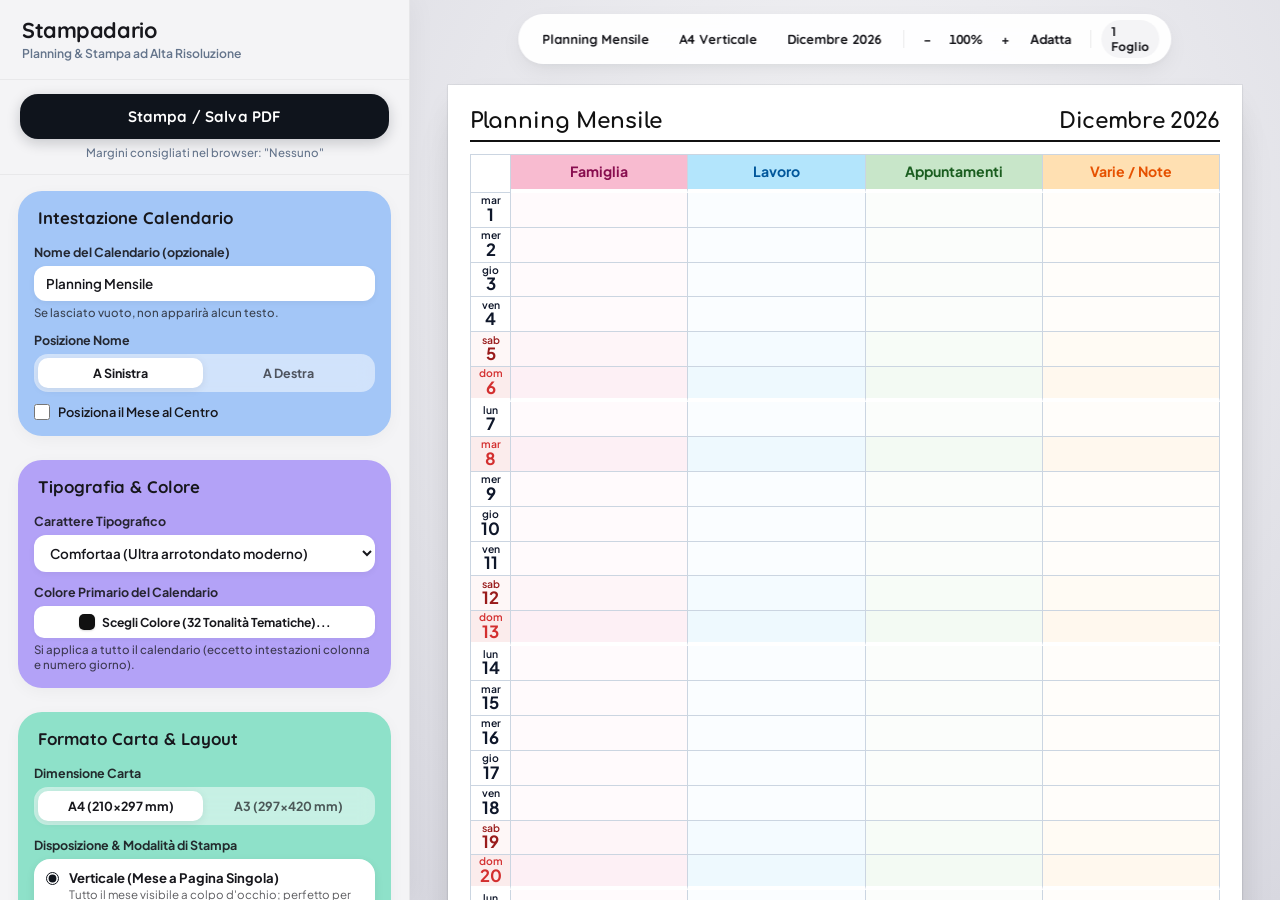
==== commit 9d97441e: "Restyling moderno interfaccia UI: palette pastello, schede elevate senza bordi, nuovi font e pulizia" ====
--- a/index.html
+++ b/index.html
@@ -3,12 +3,12 @@
 <head>
   <meta charset="UTF-8">
   <meta name="viewport" content="width=device-width, initial-scale=1.0">
-  <title>Calendario Maker Pro - Stampa A4 / A3 ad Alta Fedeltà</title>
-
-  <!-- Google Fonts Preconnect & Font Primario UI -->
+  <title>Stampadario - Planning & Stampa ad Alta Risoluzione</title>
+
+  <!-- Google Fonts: Plus Jakarta Sans e Quicksand -->
   <link rel="preconnect" href="https://fonts.googleapis.com">
   <link rel="preconnect" href="https://fonts.gstatic.com" crossorigin>
-  <link href="https://fonts.googleapis.com/css2?family=Inter:wght@400;500;600;700;800&family=Playfair+Display:wght@700&family=Caveat:wght@700&family=Oswald:wght@600&display=swap" rel="stylesheet">
+  <link href="https://fonts.googleapis.com/css2?family=Plus+Jakarta+Sans:wght@500;600;700;800&family=Quicksand:wght@600;700;800&display=swap" rel="stylesheet">
 
   <!-- Fogli di Stile Modulari -->
   <link rel="stylesheet" href="css/main.css">
@@ -24,50 +24,46 @@
        ======================================================================== -->
   <aside class="control-sidebar no-print" id="controlSidebar">
     
-    <!-- Intestazione fissa dell'applicazione -->
+    <!-- Intestazione fissa dell'applicazione (Senza icone) -->
     <header class="sidebar-header">
       <div class="app-title-group">
-        <div class="app-logo-badge">📅</div>
         <div class="app-header-texts">
-          <h1>Calendario Maker</h1>
-          <p>Stampa A4 / A3 ad alta fedeltà</p>
+          <h1>Stampadario</h1>
+          <p>Planning & Stampa ad Alta Risoluzione</p>
         </div>
       </div>
     </header>
 
-    <!-- Box Azione Principale: Stampa / Salva PDF ad Alta Visibilità -->
+    <!-- Box Azione Principale: Stampa / Salva PDF (Senza icone) -->
     <div class="quick-action-box">
       <button type="button" class="btn-primary-print" id="btnPrint">
-        <span class="btn-icon">🖨️</span>
         <span>Stampa / Salva PDF</span>
       </button>
       <p class="print-sub-info" id="printScopeHint">Margini consigliati nel browser: "Nessuno"</p>
     </div>
 
-    <!-- Contenitore a scorrimento verticale con tutte le schede spaziate a 24px -->
+    <!-- Contenitore a scorrimento verticale con schede a colori senza bordi -->
     <div class="sidebar-scrollable-content">
 
       <!-- ====================================================================
-           1. INTESTAZIONE CALENDARIO
+           1. INTESTAZIONE CALENDARIO (Azzurro Pastello #A3C6F7)
            ==================================================================== -->
       <details class="control-section" id="secCalendarTitle" open>
         <summary class="section-summary">
           <div class="section-title-wrap">
-            <span class="section-icon">✍️</span>
             <span>Intestazione Calendario</span>
           </div>
-          <span class="section-arrow">▼</span>
         </summary>
         <div class="section-content">
           <div class="form-group">
             <label class="form-label" for="inputCalendarTitle">Nome del Calendario (opzionale)</label>
             <input type="text" id="inputCalendarTitle" class="form-control"
                    placeholder="Es. Planning Famiglia, Studio, Turni..." maxlength="60" value="Planning Mensile">
-            <span style="font-size: 0.72rem; color: #64748b; margin-top: 4px; display: block;">Se lasciato vuoto, non apparirà alcun testo.</span>
+            <span class="form-hint">Se lasciato vuoto, non apparirà alcun testo.</span>
           </div>
 
           <div class="form-group" style="margin-top: 10px;">
-            <label class="form-label">Posizione Nome del Calendario</label>
+            <label class="form-label">Posizione Nome</label>
             <div class="toggle-btn-group" id="groupTitleAlignment">
               <button type="button" class="toggle-btn active" id="btnTitleAlignLeft" data-align="left">A Sinistra</button>
               <button type="button" class="toggle-btn" id="btnTitleAlignRight" data-align="right">A Destra</button>
@@ -75,28 +71,26 @@
           </div>
 
           <div class="form-group" style="margin-top: 10px;">
-            <label style="display: flex; align-items: center; gap: 8px; font-size: 0.84rem; cursor: pointer; color: #334155;">
-              <input type="checkbox" id="checkCenterMonth" style="accent-color: var(--accent-orange); width: 16px; height: 16px;">
-              <span>Posiziona il Mese al Centro (anziché nel lato opposto)</span>
-            </label>
-          </div>
-        </div>
-      </details>
-
-      <!-- ====================================================================
-           2. TIPOGRAFIA & STILE GLOBALE (SEZIONE SUCCESSIVA DEDICATA)
+            <label style="display: flex; align-items: center; gap: 8px; font-size: 0.80rem; cursor: pointer; color: #17171C; font-weight: 600;">
+              <input type="checkbox" id="checkCenterMonth" style="accent-color: var(--bg-dark); width: 16px; height: 16px;">
+              <span>Posiziona il Mese al Centro</span>
+            </label>
+          </div>
+        </div>
+      </details>
+
+      <!-- ====================================================================
+           2. TIPOGRAFIA & STILE GLOBALE (Lilla Pastello #B3A2F7)
            ==================================================================== -->
       <details class="control-section" id="secGlobalTypography" open>
         <summary class="section-summary">
           <div class="section-title-wrap">
-            <span class="section-icon">🔤</span>
-            <span>Tipografia & Stile Globale</span>
-          </div>
-          <span class="section-arrow">▼</span>
-        </summary>
-        <div class="section-content">
-          <div class="form-group">
-            <label class="form-label" for="selectHeaderFont">Carattere Tipografico Globale (24+ Font Liberi)</label>
+            <span>Tipografia & Colore</span>
+          </div>
+        </summary>
+        <div class="section-content">
+          <div class="form-group">
+            <label class="form-label" for="selectHeaderFont">Carattere Tipografico</label>
             <select id="selectHeaderFont" class="form-select">
               <!-- Popolato dinamicamente da ui.js con font categorizzati -->
             </select>
@@ -108,30 +102,28 @@
               <span class="color-swatch-circle" id="headerColorCircle" style="background-color: #111111;"></span>
               <span class="color-btn-label">Scegli Colore (32 Tonalità Tematiche)...</span>
             </button>
-            <span style="font-size: 0.72rem; color: #64748b; margin-top: 5px; display: block; line-height: 1.3;">
-              Si applica a tutto il calendario (con eccezione del numero/giorno a inizio riga e delle intestazioni colonna).
+            <span class="form-hint">
+              Si applica a tutto il calendario (eccetto intestazioni colonna e numero giorno).
             </span>
           </div>
         </div>
       </details>
 
       <!-- ====================================================================
-           3. FORMATO FOGLIO & IMPAGINAZIONE
+           3. FORMATO FOGLIO & IMPAGINAZIONE (Menta Pastello #8EE1C9)
            ==================================================================== -->
       <details class="control-section" id="secPaperFormat" open>
         <summary class="section-summary">
           <div class="section-title-wrap">
-            <span class="section-icon">📄</span>
-            <span>Formato Foglio & Impaginazione</span>
-          </div>
-          <span class="section-arrow">▼</span>
+            <span>Formato Carta & Layout</span>
+          </div>
         </summary>
         <div class="section-content">
           <div class="form-group">
             <label class="form-label">Dimensione Carta</label>
             <div class="toggle-btn-group">
-              <button type="button" class="toggle-btn active" id="btnPaperSizeA4" data-paper="A4">A4 (Standard 210×297 mm)</button>
-              <button type="button" class="toggle-btn" id="btnPaperSizeA3" data-paper="A3">A3 (Grande 297×420 mm)</button>
+              <button type="button" class="toggle-btn active" id="btnPaperSizeA4" data-paper="A4">A4 (210×297 mm)</button>
+              <button type="button" class="toggle-btn" id="btnPaperSizeA3" data-paper="A3">A3 (297×420 mm)</button>
             </div>
           </div>
 
@@ -147,12 +139,12 @@
               </div>
             </label>
 
-            <!-- Opzione 2: Verticale Estesa (NUOVA OPZIONE RICHIESTA) -->
+            <!-- Opzione 2: Verticale Estesa -->
             <label class="layout-radio-card">
               <input type="radio" name="layoutModeRadio" value="portrait-extended">
               <div class="layout-radio-info">
-                <span class="layout-radio-title">Verticale Estesa (Mese a Pagina Singola da Lun a Dom)</span>
-                <span class="layout-radio-desc">Parte sempre dal Lunedì e chiude alla Domenica; celle a colori con data fuori mese grigia.</span>
+                <span class="layout-radio-title">Verticale Estesa (Da Lun a Dom)</span>
+                <span class="layout-radio-desc">Parte sempre dal Lunedì e chiude alla Domenica; celle fuori mese attenuate.</span>
               </div>
             </label>
 
@@ -161,7 +153,7 @@
               <input type="radio" name="layoutModeRadio" value="landscape-biweekly">
               <div class="layout-radio-info">
                 <span class="layout-radio-title">Orizzontale Bisettimanale (2 settimane per foglio)</span>
-                <span class="layout-radio-desc">14 giorni esatti (Lun-Dom); celle a tutta altezza a colori per l'intero periodo.</span>
+                <span class="layout-radio-desc">14 giorni esatti (Lun-Dom); celle a tutta altezza per l'intero periodo.</span>
               </div>
             </label>
 
@@ -187,15 +179,13 @@
       </details>
 
       <!-- ====================================================================
-           4. PERIODO DA STAMPARE
+           4. PERIODO DA STAMPARE (Arancio Caldo Pastello #F5B358)
            ==================================================================== -->
       <details class="control-section" id="secPrintPeriod" open>
         <summary class="section-summary">
           <div class="section-title-wrap">
-            <span class="section-icon">🗓️</span>
-            <span>Periodo da Stampare</span>
-          </div>
-          <span class="section-arrow">▼</span>
+            <span>Periodo di Stampa</span>
+          </div>
         </summary>
         <div class="section-content">
           <div class="form-group">
@@ -232,9 +222,13 @@
               </div>
             </div>
             <div style="display: flex; gap: 6px; margin-top: 6px;">
-              <button type="button" class="toggle-btn" id="btnPrevMonth" style="background: #ffffff; border: 1px solid #cbd5e1;">◀ Mese Prec.</button>
-              <button type="button" class="toggle-btn" id="btnCurrentMonth" style="background: #ffffff; border: 1px solid #cbd5e1;">Oggi</button>
-              <button type="button" class="toggle-btn" id="btnNextMonth" style="background: #ffffff; border: 1px solid #cbd5e1;">Mese Succ. ▶</button>
+              <button type="button" class="toggle-btn" id="btnPrevMonth" style="background: rgba(255,255,255,0.7);">
+                Prec.
+              </button>
+              <button type="button" class="toggle-btn" id="btnCurrentMonth" style="background: rgba(255,255,255,0.7);">Oggi</button>
+              <button type="button" class="toggle-btn" id="btnNextMonth" style="background: rgba(255,255,255,0.7);">
+                Succ.
+              </button>
             </div>
           </div>
 
@@ -242,18 +236,22 @@
           <div id="containerFullYear" style="display: none;">
             <div class="form-group">
               <label class="form-label" for="inputFullYear">Anno Completo (12 Mesi consecutivi)</label>
-              <div style="display: flex; gap: 8px; align-items: center;">
-                <button type="button" class="btn-move-col" id="btnPrevFullYear" style="padding: 9px 12px; font-size: 0.9rem;">◀</button>
-                <input type="number" id="inputFullYear" class="form-control" value="2026" min="2020" max="2040" style="text-align: center; font-weight: 700; font-size: 1.05rem;">
-                <button type="button" class="btn-move-col" id="btnNextFullYear" style="padding: 9px 12px; font-size: 0.9rem;">▶</button>
+              <div style="display: flex; gap: 6px; align-items: center;">
+                <button type="button" class="btn-move-col" id="btnPrevFullYear" style="padding: 7px 12px; font-weight: 700;">
+                  Prec.
+                </button>
+                <input type="number" id="inputFullYear" class="form-control" value="2026" min="2020" max="2040" style="text-align: center; font-weight: 700; font-size: 1rem;">
+                <button type="button" class="btn-move-col" id="btnNextFullYear" style="padding: 7px 12px; font-weight: 700;">
+                  Succ.
+                </button>
               </div>
             </div>
           </div>
 
           <!-- Caso 3: Periodo Personalizzato Da / A (max 24 mesi) -->
           <div id="containerCustomPeriod" style="display: none;">
-            <div class="form-group" style="background: #ffffff; padding: 10px; border-radius: 8px; border: 1px solid #e2e8f0;">
-              <label class="form-label" style="color: var(--accent-orange);">Da (Inizio Periodo):</label>
+            <div class="form-group" style="background: rgba(255,255,255,0.6); padding: 10px; border-radius: 14px;">
+              <label class="form-label">Da (Inizio Periodo):</label>
               <div style="display: flex; gap: 6px;">
                 <select id="selectRangeStartMonth" class="form-select form-control-sm" style="flex: 2;">
                   <option value="0">Gennaio</option><option value="1">Febbraio</option><option value="2">Marzo</option>
@@ -264,7 +262,7 @@
                 <input type="number" id="inputRangeStartYear" class="form-control form-control-sm" value="2026" min="2020" max="2040" style="flex: 1.2;">
               </div>
 
-              <label class="form-label" style="color: var(--accent-orange); margin-top: 10px;">A (Fine Periodo - Max 24 mesi):</label>
+              <label class="form-label" style="margin-top: 10px;">A (Fine Periodo - Max 24 mesi):</label>
               <div style="display: flex; gap: 6px;">
                 <select id="selectRangeEndMonth" class="form-select form-control-sm" style="flex: 2;">
                   <option value="0">Gennaio</option><option value="1">Febbraio</option><option value="2">Marzo</option>
@@ -280,15 +278,13 @@
       </details>
 
       <!-- ====================================================================
-           5. COLONNE CONTENUTI (NOME 100%, SFONDO, TESTO, TASTO IN FONDO)
+           5. COLONNE CONTENUTI (Rosa Pastello #EE8EE7)
            ==================================================================== -->
       <details class="control-section" id="secColumnsConfig" open>
         <summary class="section-summary">
           <div class="section-title-wrap">
-            <span class="section-icon">📊</span>
             <span>Colonne Contenuti</span>
           </div>
-          <span class="section-arrow">▼</span>
         </summary>
         <div class="section-content">
           <!-- Elenco dinamico delle schede colonna (gestito da ui.js) -->
@@ -297,18 +293,15 @@
       </details>
 
       <!-- ====================================================================
-           6. GRAFICA, BORDI & MODALITÀ CROMATICHE
+           6. GRAFICA, BORDI & MODALITÀ CROMATICHE (Giallo Solare #F9DC5C)
            ==================================================================== -->
       <details class="control-section" id="secStyleGraphics">
         <summary class="section-summary">
           <div class="section-title-wrap">
-            <span class="section-icon">🎨</span>
-            <span>Grafica, Bordi & Modalità Cromatiche</span>
-          </div>
-          <span class="section-arrow">▼</span>
-        </summary>
-        <div class="section-content">
-          <!-- Nuovo selettore richiesto: Stile Cromatico -->
+            <span>Stile & Bordi Griglia</span>
+          </div>
+        </summary>
+        <div class="section-content">
           <div class="form-group">
             <label class="form-label" for="selectColorMode">Stile Cromatico</label>
             <select id="selectColorMode" class="form-select">
@@ -321,17 +314,17 @@
           </div>
 
           <div class="form-group">
-            <label class="form-label" for="selectVerticalBorders">Bordi Verticali delle Colonne</label>
+            <label class="form-label" for="selectVerticalBorders">Bordi Verticali Colonne</label>
             <select id="selectVerticalBorders" class="form-select">
               <option value="all">Completi (tutte le celle)</option>
               <option value="columns-only">Solo tra colonne contenuti (senza bordi esterni)</option>
-              <option value="none">Nessun bordo verticale (senza bordi esterni)</option>
+              <option value="none">Nessun bordo verticale</option>
             </select>
           </div>
 
           <div class="form-group" style="margin-top: 10px;">
-            <label style="display: flex; align-items: center; gap: 8px; font-size: 0.84rem; cursor: pointer; color: #334155;">
-              <input type="checkbox" id="checkRepeatHeaders" style="accent-color: var(--accent-orange); width: 16px; height: 16px;">
+            <label style="display: flex; align-items: center; gap: 8px; font-size: 0.80rem; cursor: pointer; color: #17171C; font-weight: 600;">
+              <input type="checkbox" id="checkRepeatHeaders" style="accent-color: var(--bg-dark); width: 16px; height: 16px;">
               <span>Ripeti intestazioni colonne prima del Lunedì</span>
             </label>
           </div>
@@ -339,22 +332,20 @@
       </details>
 
       <!-- ====================================================================
-           7. FESTIVITÀ PERSONALIZZATE (FORMATTAZIONE IDENTICA ALLA DOMENICA, MAX 5)
+           7. FESTIVITÀ PERSONALIZZATE (Corallo Pastello #F78E79)
            ==================================================================== -->
       <details class="control-section" id="secCustomHolidays">
         <summary class="section-summary">
           <div class="section-title-wrap">
-            <span class="section-icon">⭐</span>
             <span>Festività Personalizzate (max 5)</span>
           </div>
-          <span class="section-arrow">▼</span>
-        </summary>
-        <div class="section-content">
-          <p style="font-size: 0.77rem; color: #64748b; margin-bottom: 10px;">
-            I giorni festivi aggiunti vengono evidenziati con la stessa formattazione della domenica (testo rosso ed evidenziazione festiva tenue).
+        </summary>
+        <div class="section-content">
+          <p class="form-hint" style="margin-bottom: 8px;">
+            I giorni festivi aggiunti vengono evidenziati con la stessa formattazione della domenica.
           </p>
 
-          <div id="customHolidaysList" style="margin-bottom: 12px;"></div>
+          <div id="customHolidaysList" style="margin-bottom: 10px;"></div>
 
           <div class="custom-holidays-box">
             <div style="display: flex; gap: 6px; margin-bottom: 8px;">
@@ -364,31 +355,29 @@
                 <option value="6">Luglio</option><option value="7">Agosto</option><option value="8">Settembre</option>
                 <option value="9">Ottobre</option><option value="10">Novembre</option><option value="11">Dicembre</option>
               </select>
-              <input type="number" id="inputCustomDay" class="form-control form-control-sm" placeholder="Giorno (1-31)" min="1" max="31" value="1" style="flex: 1.2;">
+              <input type="number" id="inputCustomDay" class="form-control form-control-sm" placeholder="Giorno" min="1" max="31" value="1" style="flex: 1.2;">
             </div>
             <input type="text" id="inputCustomName" class="form-control form-control-sm" placeholder="Nome festa (es. Santo Patrono)" maxlength="35" style="margin-bottom: 8px;">
-            <button type="button" class="btn-primary-print" id="btnAddCustomHoliday" style="padding: 7px; font-size: 0.82rem; background: var(--accent-orange);">
-              + Aggiungi Festività
+            <button type="button" class="btn-primary-print" id="btnAddCustomHoliday" style="padding: 9px; font-size: 0.82rem; background: var(--bg-dark);">
+              <span>+ Aggiungi Festività</span>
             </button>
           </div>
         </div>
       </details>
 
       <!-- ====================================================================
-           8. SALVATAGGIO, PRESET & PRIVACY (CONFORME GDPR)
+           8. SALVATAGGIO, PRESET & PRIVACY (Azzurro Pastello #A3C6F7)
            ==================================================================== -->
       <details class="control-section" id="secSaveLoad">
         <summary class="section-summary">
           <div class="section-title-wrap">
-            <span class="section-icon">💾</span>
-            <span>Salvataggio, Preset & Privacy</span>
-          </div>
-          <span class="section-arrow">▼</span>
+            <span>Preset & Dati</span>
+          </div>
         </summary>
         <div class="section-content">
           <!-- Preset Rapidi: applica SOLO la palette senza toccare testi -->
           <div class="form-group">
-            <label class="form-label" for="selectThemePreset">Applica Solo Tema Cromatico</label>
+            <label class="form-label" for="selectThemePreset">Applica Tema Cromatico Rapido</label>
             <div style="display: flex; gap: 6px;">
               <select id="selectThemePreset" class="form-select form-control-sm" style="flex: 1;">
                 <option value="family-pastel">Pastello Famiglia (Delicato)</option>
@@ -396,29 +385,31 @@
                 <option value="nature-earth">Terra & Foresta (Naturale)</option>
                 <option value="bright-energy">Energia Fluo (Vivace)</option>
               </select>
-              <button type="button" class="btn-move-col" id="btnApplyThemePreset" style="padding: 6px 10px; font-weight: 600;">Applica</button>
-            </div>
-            <span style="font-size: 0.72rem; color: #64748b; margin-top: 4px; display: block;">Non modifica i nomi delle colonne né le tue date.</span>
-          </div>
-
-          <div style="display: flex; gap: 8px; margin-top: 14px;">
-            <button type="button" class="toggle-btn" id="btnExportJson" style="background: #ffffff; border: 1px solid #cbd5e1; flex: 1;">
-              📥 Esporta JSON
+              <button type="button" class="btn-move-col" id="btnApplyThemePreset" style="width: auto; padding: 0 12px; font-weight: 700;">Applica</button>
+            </div>
+            <span class="form-hint">Non modifica i nomi delle colonne né le date.</span>
+          </div>
+
+          <div style="display: flex; gap: 8px; margin-top: 12px;">
+            <button type="button" class="toggle-btn" id="btnExportJson" style="background: rgba(255,255,255,0.7); flex: 1;">
+              <span>Esporta JSON</span>
             </button>
-            <label class="toggle-btn" style="background: #ffffff; border: 1px solid #cbd5e1; flex: 1; cursor: pointer; text-align: center; margin: 0;">
-              📤 Importa JSON
+            <label class="toggle-btn" style="background: rgba(255,255,255,0.7); flex: 1; cursor: pointer; text-align: center; margin: 0;">
+              <span>Importa JSON</span>
               <input type="file" id="fileImportJson" accept=".json" style="display: none;">
             </label>
           </div>
 
-          <div style="margin-top: 16px; border-top: 1px solid #e2e8f0; padding-top: 12px; text-align: center;">
-            <button type="button" id="btnClearData" style="font-size: 0.76rem; color: #dc2626; text-decoration: underline; background: none; border: none; cursor: pointer;">
-              Resetta Tutte le Impostazioni (Diritto all'Oblio)
+          <div style="margin-top: 14px; border-top: 1px solid rgba(0,0,0,0.06); padding-top: 10px; text-align: center;">
+            <button type="button" id="btnClearData" style="font-size: 0.74rem; color: #dc2626; text-decoration: underline; background: none; border: none; cursor: pointer; font-weight: 600;">
+              Resetta Impostazioni Predefinite
             </button>
           </div>
 
           <div class="privacy-link-row">
-            <a href="privacy.html" class="privacy-link" target="_blank">Informativa sulla Privacy & Normativa GDPR ↗</a>
+            <a href="privacy.html" class="privacy-link" target="_blank">
+              <span>Informativa Privacy (GDPR) ↗</span>
+            </a>
           </div>
         </div>
       </details>
@@ -427,28 +418,25 @@
   </aside>
 
   <!-- ========================================================================
-       AREA PRINCIPALE: VIEWPORT DI ANTEPRIMA & ISOLA FLUTTUANTE INTERATTIVA
+       AREA PRINCIPALE: VIEWPORT DI ANTEPRIMA & STUDIO TOOLBAR
        ======================================================================== -->
   <main class="preview-viewport" id="previewViewport">
 
-    <!-- ISOLA FLUTTUANTE INTERATTIVA (FLOATING ISLAND) -->
+    <!-- STUDIO TOOLBAR SUPERIORE (Senza icone) -->
     <div class="floating-island no-print" id="floatingIsland">
       
-      <!-- Tag 1: Intestazione Calendario (click apre focus su Sezione 1) -->
+      <!-- Tag 1: Intestazione Calendario -->
       <button type="button" class="island-btn-tag" id="islandBtnTitle" title="Clicca per modificare l'Intestazione del Calendario">
-        <span class="island-icon">✍️</span>
         <span class="island-label">Planning Mensile</span>
       </button>
 
-      <!-- Tag 2: Formato Carta (click apre focus su Sezione 2) -->
+      <!-- Tag 2: Formato Carta -->
       <button type="button" class="island-btn-tag" id="islandBtnPaper" title="Clicca per modificare Formato Carta e Layout">
-        <span class="island-icon">📄</span>
         <span class="island-label">A4 Verticale</span>
       </button>
 
-      <!-- Tag 3: Periodo (click apre focus su Sezione 3) -->
+      <!-- Tag 3: Periodo -->
       <button type="button" class="island-btn-tag" id="islandBtnPeriod" title="Clicca per modificare il Periodo da stampare">
-        <span class="island-icon">🗓️</span>
         <span class="island-label">Ottobre 2026</span>
       </button>
 
@@ -456,17 +444,17 @@
 
       <!-- Controlli Zoom & Adattamento -->
       <div class="island-zoom-group">
-        <button type="button" class="island-btn-icon" id="islandBtnZoomOut" title="Riduci Zoom">🔍−</button>
+        <button type="button" class="island-btn-icon" id="islandBtnZoomOut" title="Riduci Zoom">−</button>
         <span class="island-zoom-level" id="badgeZoomLevel">100%</span>
-        <button type="button" class="island-btn-icon" id="islandBtnZoomIn" title="Aumenta Zoom">🔍+</button>
-        <button type="button" class="island-btn-icon" id="islandBtnFitScreen" title="Adatta allo Schermo">⛶</button>
+        <button type="button" class="island-btn-icon" id="islandBtnZoomIn" title="Aumenta Zoom">+</button>
+        <button type="button" class="island-btn-icon" id="islandBtnFitScreen" title="Adatta allo Schermo">Adatta</button>
       </div>
 
       <div class="island-divider"></div>
-      <span class="badge" id="badgeSheetsCount" style="background: rgba(234, 88, 12, 0.3); color: #ffedd5; font-size: 0.74rem;">1 Foglio</span>
+      <span class="badge" id="badgeSheetsCount">1 Foglio</span>
     </div>
 
-    <!-- Contenitore dei fogli renderizzati (singolo o sequenza multi-mese / bisettimanale) -->
+    <!-- Contenitore dei fogli renderizzati -->
     <div class="sheets-wrapper" id="sheetsWrapper"></div>
 
   </main>
@@ -476,19 +464,18 @@
        ======================================================================== -->
   <div class="mobile-controls-bar no-print">
     <button type="button" class="btn-mobile-toggle" id="btnMobileTogglePreview">
-      <span>👁️</span>
       <span class="btn-label">Mostra Anteprima / Stampa</span>
     </button>
   </div>
 
   <!-- ========================================================================
-       POP-UP MODALE UNIVERSALE PER LA SCELTA DEL COLORE (32 PALETTE + ESADECIMALE)
+       POP-UP MODALE UNIVERSALE PER LA SCELTA DEL COLORE
        ======================================================================== -->
   <div class="modal-overlay" id="universalColorModal">
     <div class="modal-dialog">
       <div class="modal-header">
         <h3 id="colorModalTitle">Seleziona Colore</h3>
-        <button type="button" class="btn-modal-close" id="btnCloseColorModal" title="Chiudi">✕</button>
+        <button type="button" class="btn-modal-close" id="btnCloseColorModal" title="Chiudi">Chiudi</button>
       </div>
 
       <div class="modal-body">
@@ -520,35 +507,32 @@
        MODALE INFORMATIVA SULLA SCELTA DELLA CARTELLA DI SALVATAGGIO
        ======================================================================== -->
   <div class="modal-overlay" id="modalFolderHelp">
-    <div class="modal-dialog" style="max-width: 540px;">
+    <div class="modal-dialog" style="max-width: 520px;">
       <div class="modal-header">
-        <h3 style="display: flex; align-items: center; gap: 8px;">
-          <span>📁</span>
-          <span>Finestra Scelta Cartella di Salvataggio</span>
-        </h3>
-        <button type="button" class="btn-modal-close" id="btnCloseFolderHelp" title="Chiudi">✕</button>
+        <h3>Salvataggio File di Configurazione</h3>
+        <button type="button" class="btn-modal-close" id="btnCloseFolderHelp" title="Chiudi">Chiudi</button>
       </div>
 
-      <div class="modal-body" style="padding: 22px 24px; font-size: 0.88rem; line-height: 1.55; color: #334155;">
-        <p style="margin-bottom: 14px;">
-          Il file di configurazione è stato esportato e scaricato.
+      <div class="modal-body" style="padding: 20px 24px; font-size: 0.84rem; line-height: 1.55; color: var(--text-secondary);">
+        <p style="margin-bottom: 12px;">
+          Il file di configurazione JSON è stato generato e salvato nei tuoi Download.
         </p>
 
-        <div style="background: #fff7ed; border-left: 4px solid var(--accent-orange); padding: 14px 16px; border-radius: 8px; margin-bottom: 16px;">
-          <strong style="color: #9a3412; display: block; font-size: 0.92rem; margin-bottom: 6px;">
-            💡 Come scegliere sempre la cartella con la finestra di sistema:
+        <div style="background: rgba(179, 162, 247, 0.15); border-left: 3px solid #805ad5; padding: 12px 14px; border-radius: 12px; margin-bottom: 14px;">
+          <strong style="color: #17171C; display: block; font-size: 0.86rem; margin-bottom: 5px;">
+            Come scegliere ogni volta dove salvare i file:
           </strong>
-          <p style="margin-bottom: 8px;">
-            Nei browser web, la finestra "Salva con nome" che ti fa navigare tra le cartelle del computer si attiva in un istante:
+          <p style="margin-bottom: 6px; font-size: 0.80rem;">
+            Nelle impostazioni del tuo browser web puoi abilitare la richiesta di salvataggio:
           </p>
-          <ul style="margin: 0; padding-left: 20px; display: flex; flex-direction: column; gap: 6px;">
-            <li>In <strong>Firefox</strong>: apri <strong>Impostazioni</strong> ➔ scheda <strong>Generale</strong> ➔ sezione <strong>Download</strong> ➔ spunta l'opzione <strong>"Chiedi sempre dove salvare i file"</strong>.</li>
-            <li>In alternativa, puoi avviare l'app con lo script <strong><code>./avvia.sh</code></strong> presente nella cartella del progetto: aprirà direttamente la finestra nativa di sistema Linux per selezionare la cartella.</li>
+          <ul style="margin: 0; padding-left: 18px; display: flex; flex-direction: column; gap: 4px; font-size: 0.78rem;">
+            <li>In <strong>Firefox</strong>: <em>Impostazioni</em> ➔ <em>Generale</em> ➔ <em>Download</em> ➔ attiva <strong>"Chiedi sempre dove salvare i file"</strong>.</li>
+            <li>In <strong>Chrome / Brave / Edge</strong>: <em>Impostazioni</em> ➔ <em>Download</em> ➔ attiva <strong>"Chiedi dove salvare ogni file prima di scaricarlo"</strong>.</li>
           </ul>
         </div>
 
-        <div style="display: flex; justify-content: flex-end; margin-top: 18px;">
-          <button type="button" class="btn-primary-print" id="btnConfirmFolderHelp" style="padding: 9px 24px; font-size: 0.88rem; width: auto; background: var(--accent-orange);">
+        <div style="display: flex; justify-content: flex-end; margin-top: 14px;">
+          <button type="button" class="btn-primary-print" id="btnConfirmFolderHelp" style="padding: 10px 22px; font-size: 0.84rem; width: auto; background: var(--bg-dark);">
             Ho capito
           </button>
         </div>
--- a/css/main.css
+++ b/css/main.css
@@ -1,41 +1,55 @@
 /**
  * ==========================================================================
- * MAIN.CSS - Design System, Variabili Cromatiche, Reset e Tipografia Globale
+ * MAIN.CSS - Design System Ispirato alla Palette Mobile UI
  * ==========================================================================
- * Tonalità scelte secondo le direttive UX/Pantone/Material:
- * - Console laterale: schede arancioni calde (Pantone Tangerine / Material Warm Orange)
- * - Viewport anteprima: tonalità complementare professionale (Material Slate / Deep Navy #1e293b)
- * - Supporto per desktop, tablet e visualizzazione mobile fluida
+ * - Sfondo sidebar: Grigio Perla chiarissimo (#F4F4F6) rilassante per la vista
+ * - Tipografia: Plus Jakarta Sans per l'interfaccia e Quicksand per i titoli
+ * - Schede senza bordi con angoli arrotondati (24px) e animazione di sollevamento
  */
 
 :root {
-  /* Palette Console & Schede (Material Tangerine / Pantone Warm Orange) */
-  --bg-sidebar: #f8fafc;
-  --bg-card-orange: #fff7ed;            /* Sfondo caldo arancione pastello per le schede */
-  --bg-card-orange-hover: #ffedd5;
-  --accent-orange: #ea580c;             /* Pantone Tangerine primario */
-  --accent-orange-hover: #c2410c;
-  --accent-orange-light: #fed7aa;
-  --text-orange-dark: #9a3412;
+  /* Font Family dal nuovo codice */
+  --font-ui: 'Plus Jakarta Sans', -apple-system, BlinkMacSystemFont, "Segoe UI", Roboto, sans-serif;
+  --font-heading: 'Quicksand', 'Plus Jakarta Sans', sans-serif;
 
-  /* Palette Viewport Anteprima (Material Slate / Deep Navy #1e293b) */
-  --bg-viewport: #1e293b;               /* Sfondo ardesia scuro complementare per far risaltare il foglio */
-  --bg-viewport-gradient: linear-gradient(135deg, #0f172a 0%, #1e293b 100%);
-  --sheet-shadow: 0 16px 40px -10px rgba(0, 0, 0, 0.45), 0 0 1px 1px rgba(255, 255, 255, 0.08);
+  /* Palette principale dall'interfaccia di riferimento */
+  --card-purple: #B3A2F7;
+  --card-orange: #F5B358;
+  --card-blue:   #A3C6F7;
+  --card-pink:   #EE8EE7;
+  --card-mint:   #8EE1C9;
+  --card-yellow: #F9DC5C;
+  --card-coral:  #F78E79;
+  --bg-dark:     #0F141C;
+  --bg-app:      #F4F4F6;
 
-  /* Elementi UI comuni */
-  --text-main: #0f172a;
+  /* Sfondo Sidebar: Grigio perla chiarissimo per non affaticare la vista */
+  --bg-sidebar: #F4F4F6;
+  --bg-card: #ffffff;
+  
+  /* Canvas di anteprima coordinato */
+  --bg-viewport: #E5E5EB;
+  --bg-viewport-gradient: radial-gradient(circle at 50% 25%, #F4F4F6 0%, #D8D8E0 100%);
+
+  /* Ombra Realistica del Foglio Stampabile */
+  --sheet-shadow: 
+    0 1px 3px rgba(15, 20, 28, 0.05), 
+    0 14px 30px -8px rgba(15, 20, 28, 0.12),
+    0 28px 50px -15px rgba(15, 20, 28, 0.09),
+    0 0 0 1px rgba(15, 20, 28, 0.05);
+
+  /* Elementi UI Comuni */
+  --text-main: #17171C;
+  --text-secondary: #334155;
   --text-muted: #64748b;
-  --border-subtle: #e2e8f0;
-  --border-card-subtle: rgba(234, 88, 12, 0.12);
-  --holiday-red: #d32f2f;
-  --holiday-red-light: #fee2e2;
+  --text-subtle: #94a3b8;
+  --border-subtle: rgba(0, 0, 0, 0.06);
 
-  /* Dimensioni e layout */
+  /* Raggi di curvatura ampi ed ergonomici (Stile Mobile Inspiration) */
   --sidebar-width: 410px;
-  --radius-card: 14px;
-  --radius-btn: 8px;
-  --font-ui: -apple-system, BlinkMacSystemFont, "Segoe UI", Roboto, Helvetica, Arial, sans-serif;
+  --radius-card: 24px;
+  --radius-btn: 14px;
+  --radius-input: 12px;
 }
 
 * {
@@ -52,6 +66,7 @@
   color: var(--text-main);
   overflow: hidden;
   -webkit-font-smoothing: antialiased;
+  -moz-osx-font-smoothing: grayscale;
 }
 
 body {
@@ -59,10 +74,10 @@
   position: relative;
 }
 
-/* Scrollbar personalizzate per la console laterale */
+/* Scrollbar Sottile e Pulita */
 ::-webkit-scrollbar {
-  width: 7px;
-  height: 7px;
+  width: 6px;
+  height: 6px;
 }
 
 ::-webkit-scrollbar-track {
@@ -71,21 +86,21 @@
 
 ::-webkit-scrollbar-thumb {
   background: #cbd5e1;
-  border-radius: 4px;
+  border-radius: 9999px;
 }
 
 ::-webkit-scrollbar-thumb:hover {
   background: #94a3b8;
 }
 
-/* Pulsanti e link di base */
+/* Pulsanti e Controlli Interattivi Base */
 button {
   font-family: inherit;
   border: none;
   cursor: pointer;
   background: transparent;
   outline: none;
-  transition: all 0.18s ease;
+  transition: all 0.2s ease;
 }
 
 input, select, textarea {
@@ -93,28 +108,30 @@
   outline: none;
 }
 
-/* Stile per badge ed etichette */
+/* Stile Badge */
 .badge {
   display: inline-flex;
   align-items: center;
-  padding: 3px 8px;
-  border-radius: 6px;
-  font-size: 0.75rem;
-  font-weight: 600;
+  gap: 4px;
+  padding: 4px 10px;
+  border-radius: 9999px;
+  font-size: 0.74rem;
+  font-weight: 700;
+  letter-spacing: 0.02em;
 }
 
-/* Evidenziazione temporanea delle sezioni quando attivate dall'isola */
+/* Evidenziazione Fluida delle Sezioni */
 @keyframes sectionPulse {
-  0% { transform: scale(1); box-shadow: 0 0 0 0 rgba(234, 88, 12, 0.4); }
-  50% { transform: scale(1.02); box-shadow: 0 0 0 8px rgba(234, 88, 12, 0.15); }
-  100% { transform: scale(1); box-shadow: 0 0 0 0 rgba(234, 88, 12, 0); }
+  0% { transform: scale(1); box-shadow: 0 0 0 0 rgba(179, 162, 247, 0.5); }
+  50% { transform: scale(1.02); box-shadow: 0 0 0 10px rgba(179, 162, 247, 0.2); }
+  100% { transform: scale(1); box-shadow: 0 0 0 0 rgba(179, 162, 247, 0); }
 }
 
 .section-highlight {
-  animation: sectionPulse 0.8s ease-in-out 2;
+  animation: sectionPulse 0.7s cubic-bezier(0.34, 1.56, 0.64, 1) 2;
 }
 
-/* Ottimizzazione per dispositivi mobili */
+/* Responsive Mobile */
 @media (max-width: 900px) {
   body {
     flex-direction: column;
@@ -132,10 +149,9 @@
     display: none;
     width: 100%;
     min-height: 100vh;
-    padding: 16px 8px;
+    padding: 20px 10px 80px 10px;
   }
 
-  /* Quando l'utente attiva la visualizzazione anteprima da mobile */
   body.mobile-preview-active .control-sidebar {
     display: none;
   }
--- a/css/sidebar.css
+++ b/css/sidebar.css
@@ -1,33 +1,33 @@
 /**
  * ==========================================================================
- * SIDEBAR.CSS - Console di Controllo Laterale & Schede Arancioni Calde
+ * SIDEBAR.CSS - Console con Schede a Colori Pastello (Ispirata alla Nuova UI)
  * ==========================================================================
- * Specifiche grafiche applicate:
- * - Spazio verticale tra le schede TRIPLICATO (margin-bottom: 24px)
- * - Nessun bordo perimetrale duro: design a isola morbido con sfondo caldo Tangerine (#fff7ed)
- * - Schede colonne: nome a larghezza 100%, pulsanti Sfondo e Testo affiancati al 50%
- * - Tasto "Aggiungi Colonna" posizionato rigorosamente in fondo alla lista
+ * - Sfondo grigio chiarissimo (#F4F4F6) riposante per gli occhi
+ * - Schede colorate a rotazione senza bordi con angoli arrotondati a 24px
+ * - Animazione al passaggio del mouse: la scheda si solleva dolcemente
+ * - Spaziatura tra schede di 24px
+ * - Zero icone, solo tipografia pulita
  */
 
 .control-sidebar {
   width: var(--sidebar-width);
-  min-width: 380px;
-  max-width: 460px;
+  min-width: 370px;
+  max-width: 450px;
   background-color: var(--bg-sidebar);
-  border-right: 1px solid rgba(0, 0, 0, 0.08);
+  border-right: 1px solid rgba(0, 0, 0, 0.06);
   display: flex;
   flex-direction: column;
   height: 100vh;
   z-index: 50;
-  box-shadow: 4px 0 24px rgba(0, 0, 0, 0.06);
+  box-shadow: 4px 0 24px rgba(15, 20, 28, 0.04);
   flex-shrink: 0;
 }
 
-/* Intestazione fissa dell'app */
+/* Intestazione Applicazione */
 .sidebar-header {
-  padding: 16px 22px;
-  background: #ffffff;
-  border-bottom: 1px solid var(--border-subtle);
+  padding: 18px 22px;
+  background: var(--bg-sidebar);
+  border-bottom: 1px solid rgba(0, 0, 0, 0.05);
   display: flex;
   align-items: center;
   justify-content: space-between;
@@ -35,110 +35,149 @@
 
 .app-title-group {
   display: flex;
-  align-items: center;
-  gap: 12px;
-}
-
-.app-logo-badge {
-  width: 40px;
-  height: 40px;
-  border-radius: 10px;
-  background: linear-gradient(135deg, var(--accent-orange), #f97316);
-  display: flex;
-  align-items: center;
-  justify-content: center;
-  font-size: 1.3rem;
-  box-shadow: 0 4px 10px rgba(234, 88, 12, 0.3);
+  flex-direction: column;
 }
 
 .app-header-texts h1 {
-  font-size: 1.15rem;
-  font-weight: 700;
+  font-family: var(--font-heading);
+  font-size: 1.35rem;
+  font-weight: 800;
   color: var(--text-main);
-  line-height: 1.2;
+  letter-spacing: -0.02em;
+  line-height: 1.15;
 }
 
 .app-header-texts p {
-  font-size: 0.78rem;
+  font-size: 0.76rem;
   color: var(--text-muted);
-}
-
-/* Box Azione Principale di Stampa (Alta visibilità) */
+  font-weight: 600;
+  margin-top: 2px;
+}
+
+/* Pulsante Azione Stampa Primaria */
 .quick-action-box {
-  padding: 16px 20px;
-  background: #ffffff;
-  border-bottom: 1px solid var(--border-subtle);
+  padding: 14px 20px;
+  background: var(--bg-sidebar);
+  border-bottom: 1px solid rgba(0, 0, 0, 0.05);
 }
 
 .btn-primary-print {
   width: 100%;
-  padding: 14px 18px;
-  background: linear-gradient(135deg, #16a34a, #15803d);
+  padding: 13px 18px;
+  background: var(--bg-dark);
   color: #ffffff;
-  border-radius: 10px;
-  font-size: 1.05rem;
-  font-weight: 700;
+  border-radius: 18px;
+  font-family: var(--font-heading);
+  font-size: 0.95rem;
+  font-weight: 700;
+  letter-spacing: 0.01em;
   display: flex;
   align-items: center;
   justify-content: center;
-  gap: 10px;
-  box-shadow: 0 4px 14px rgba(22, 163, 74, 0.35);
+  box-shadow: 0 4px 14px rgba(15, 20, 28, 0.2);
   cursor: pointer;
-  transition: transform 0.15s ease, box-shadow 0.15s ease;
+  transition: all 0.25s cubic-bezier(0.34, 1.56, 0.64, 1);
 }
 
 .btn-primary-print:hover {
-  transform: translateY(-1px);
-  box-shadow: 0 6px 18px rgba(22, 163, 74, 0.45);
+  background: #1e2638;
+  transform: translateY(-2px);
+  box-shadow: 0 8px 20px rgba(15, 20, 28, 0.25);
 }
 
 .btn-primary-print:active {
-  transform: translateY(1px);
+  transform: scale(0.98);
 }
 
 .print-sub-info {
-  margin-top: 8px;
-  font-size: 0.76rem;
+  margin-top: 6px;
+  font-size: 0.72rem;
   color: var(--text-muted);
   text-align: center;
-}
-
-/* Area scorrevole della console contenente tutte le schede */
+  font-weight: 500;
+}
+
+/* Area Scorrevole delle Impostazioni */
 .sidebar-scrollable-content {
   flex: 1;
   overflow-y: auto;
-  padding: 20px 18px 40px 18px;
+  padding: 16px 18px 40px 18px;
 }
 
 /* ==========================================================================
-   SCHEDE DELLA CONSOLE: SPAZIATURA TRIPLICATA (24px) E SFONDO ARANCIONE CALDO
+   SCHEDE A COLORI SENZA BORDI CON ANIMAZIONE ELEVAZIONE E ANGOLI 24PX
    ========================================================================== */
 .control-section {
-  background-color: var(--bg-card-orange);
-  border-radius: var(--radius-card);
-  border: none; /* Rimossi i bordi perimetrali come richiesto */
-  box-shadow: 0 2px 10px rgba(234, 88, 12, 0.06);
-  margin-bottom: 24px; /* SPAZIO VERTICALE TRIPLICATO (24px) */
+  border-radius: 24px;
+  border: none !important; /* Nessun bordo */
+  margin-bottom: 24px;     /* Distanza di 24px tra le schede */
   overflow: hidden;
-  transition: box-shadow 0.2s ease, transform 0.2s ease;
-}
-
+  position: relative;
+  transition: all 0.28s cubic-bezier(0.34, 1.56, 0.64, 1);
+  box-shadow: 0 4px 16px rgba(0, 0, 0, 0.04);
+}
+
+/* Animazione scheda che si alza al passaggio del mouse */
 .control-section:hover {
-  box-shadow: 0 4px 16px rgba(234, 88, 12, 0.10);
-}
-
-/* Intestazione della scheda / Summary del details */
+  transform: translateY(-4px) scale(1.01);
+  box-shadow: 0 18px 28px -10px rgba(0, 0, 0, 0.10), 0 8px 10px -5px rgba(0, 0, 0, 0.04);
+}
+
+/* Colori Pastello Alternati per ciascuna Scheda */
+#secCalendarTitle {
+  background-color: var(--card-blue);   /* #A3C6F7 */
+  color: #17171C;
+}
+
+#secGlobalTypography {
+  background-color: var(--card-purple); /* #B3A2F7 */
+  color: #17171C;
+}
+
+#secPaperFormat {
+  background-color: var(--card-mint);   /* #8EE1C9 */
+  color: #17171C;
+}
+
+#secPrintPeriod {
+  background-color: var(--card-orange); /* #F5B358 */
+  color: #17171C;
+}
+
+#secColumnsConfig {
+  background-color: var(--card-pink);   /* #EE8EE7 */
+  color: #17171C;
+}
+
+#secStyleGraphics {
+  background-color: var(--card-yellow); /* #F9DC5C */
+  color: #17171C;
+}
+
+#secCustomHolidays {
+  background-color: var(--card-coral);  /* #F78E79 */
+  color: #17171C;
+}
+
+#secSaveLoad {
+  background-color: var(--card-blue);   /* #A3C6F7 */
+  color: #17171C;
+}
+
+/* Intestazione della Scheda (Summary) */
 .section-summary {
-  padding: 14px 18px;
+  padding: 16px 20px;
   cursor: pointer;
   display: flex;
   align-items: center;
   justify-content: space-between;
   list-style: none;
-  font-size: 0.95rem;
-  font-weight: 700;
-  color: var(--text-orange-dark);
+  font-family: var(--font-heading);
+  font-size: 1.05rem;
+  font-weight: 700;
+  color: #17171C;
   user-select: none;
+  background: transparent;
 }
 
 .section-summary::-webkit-details-marker {
@@ -148,28 +187,17 @@
 .section-title-wrap {
   display: flex;
   align-items: center;
-  gap: 10px;
-}
-
-.section-icon {
-  font-size: 1.15rem;
-}
-
-.section-arrow {
-  font-size: 0.75rem;
-  color: var(--accent-orange);
-  transition: transform 0.2s ease;
-}
-
-.control-section[open] .section-arrow {
-  transform: rotate(180deg);
 }
 
 .section-content {
-  padding: 4px 18px 18px 18px;
-}
-
-/* Campi Form e Controlli */
+  padding: 0 16px 16px 16px;
+  background: transparent;
+  border-top: none;
+}
+
+/* ==========================================================================
+   CAMPI FORM, INPUT E SELECT DENTRO LE SCHEDE
+   ========================================================================== */
 .form-group {
   margin-bottom: 12px;
 }
@@ -180,85 +208,116 @@
 
 .form-label {
   display: block;
-  font-size: 0.82rem;
-  font-weight: 600;
-  color: #475569;
+  font-size: 0.78rem;
+  font-weight: 700;
+  color: #17171C;
   margin-bottom: 6px;
+  opacity: 0.9;
 }
 
 .form-control, .form-select {
   width: 100%;
   padding: 9px 12px;
   background-color: #ffffff;
-  border: 1px solid #cbd5e1;
-  border-radius: var(--radius-btn);
-  font-size: 0.88rem;
-  color: var(--text-main);
-  transition: border-color 0.15s ease, box-shadow 0.15s ease;
+  border: none;
+  border-radius: var(--radius-input);
+  font-family: var(--font-ui);
+  font-size: 0.84rem;
+  font-weight: 600;
+  color: #17171C;
+  box-shadow: 0 2px 6px rgba(0, 0, 0, 0.05);
+  transition: all 0.15s ease;
 }
 
 .form-control:focus, .form-select:focus {
-  border-color: var(--accent-orange);
-  box-shadow: 0 0 0 3px rgba(234, 88, 12, 0.18);
+  box-shadow: 0 0 0 3px rgba(15, 20, 28, 0.25);
 }
 
 .form-control-sm {
-  padding: 5px 8px;
-  font-size: 0.82rem;
-  border-radius: 6px;
-  border: 1px solid #cbd5e1;
-}
-
-/* Pulsanti Toggle (Formato A4/A3, Periodo Mese/Anno/Range) */
+  padding: 6px 10px;
+  font-size: 0.80rem;
+  border-radius: 10px;
+  border: none;
+  box-shadow: 0 1px 4px rgba(0, 0, 0, 0.05);
+}
+
+.form-hint {
+  font-size: 0.72rem;
+  color: #17171C;
+  opacity: 0.75;
+  margin-top: 4px;
+  display: block;
+  font-weight: 500;
+}
+
+/* ==========================================================================
+   PULSANTI A SEGMENTI (Segmented Controls)
+   ========================================================================== */
 .toggle-btn-group {
   display: flex;
-  background: rgba(0, 0, 0, 0.05);
+  background: rgba(255, 255, 255, 0.5);
+  backdrop-filter: blur(8px);
   padding: 4px;
-  border-radius: 10px;
-  gap: 4px;
+  border-radius: 14px;
+  gap: 3px;
+  border: none;
 }
 
 .toggle-btn {
   flex: 1;
-  padding: 8px 10px;
+  padding: 7px 10px;
   text-align: center;
-  font-size: 0.82rem;
-  font-weight: 600;
-  border-radius: 7px;
-  color: #475569;
+  font-family: var(--font-ui);
+  font-size: 0.78rem;
+  font-weight: 700;
+  border-radius: 10px;
+  color: #17171C;
+  opacity: 0.7;
   cursor: pointer;
   background: transparent;
-  transition: all 0.15s ease;
+  transition: all 0.2s ease;
+}
+
+.toggle-btn:hover:not(.active) {
+  opacity: 1;
+  background: rgba(255, 255, 255, 0.4);
 }
 
 .toggle-btn.active {
   background: #ffffff;
-  color: var(--accent-orange);
-  box-shadow: 0 2px 6px rgba(0, 0, 0, 0.08);
-}
-
-/* Radio Card per Formati Layout */
+  color: #17171C;
+  opacity: 1;
+  box-shadow: 0 2px 8px rgba(0, 0, 0, 0.08);
+}
+
+/* Radio Card di Layout */
 .layout-radio-card {
   display: flex;
   align-items: flex-start;
   gap: 10px;
   padding: 10px 12px;
-  background: #ffffff;
-  border: 1px solid #e2e8f0;
-  border-radius: 9px;
+  background: rgba(255, 255, 255, 0.65);
+  backdrop-filter: blur(6px);
+  border: none;
+  border-radius: 16px;
   margin-bottom: 8px;
   cursor: pointer;
-  transition: border-color 0.15s ease, background 0.15s ease;
+  transition: all 0.2s ease;
 }
 
 .layout-radio-card:hover {
-  background: #fffaf5;
-  border-color: var(--accent-orange-light);
+  background: rgba(255, 255, 255, 0.9);
+  transform: translateY(-1px);
+}
+
+.layout-radio-card:has(input[type="radio"]:checked) {
+  background: #ffffff;
+  box-shadow: 0 3px 10px rgba(0, 0, 0, 0.08);
 }
 
 .layout-radio-card input[type="radio"] {
   margin-top: 3px;
-  accent-color: var(--accent-orange);
+  accent-color: var(--bg-dark);
 }
 
 .layout-radio-info {
@@ -267,249 +326,278 @@
 
 .layout-radio-title {
   display: block;
-  font-size: 0.86rem;
-  font-weight: 700;
-  color: #1e293b;
+  font-size: 0.82rem;
+  font-weight: 700;
+  color: #17171C;
 }
 
 .layout-radio-desc {
   display: block;
-  font-size: 0.75rem;
-  color: #64748b;
+  font-size: 0.72rem;
+  color: #17171C;
+  opacity: 0.7;
   margin-top: 2px;
   line-height: 1.3;
 }
 
 /* ==========================================================================
-   SEZIONE 4: SCHEDE DELLE COLONNE
+   SCHEDE DELLE COLONNE
    ========================================================================== */
 .column-config-card {
-  background: #ffffff;
-  border-radius: 10px;
+  background: rgba(255, 255, 255, 0.85);
+  backdrop-filter: blur(6px);
+  border-radius: 18px;
   padding: 12px;
-  margin-bottom: 12px;
+  margin-bottom: 10px;
+  border: none;
   box-shadow: 0 2px 8px rgba(0, 0, 0, 0.04);
-  border: 1px solid rgba(234, 88, 12, 0.12);
-  transition: transform 0.15s ease, box-shadow 0.15s ease;
+  transition: all 0.2s ease;
+}
+
+.column-config-card:hover {
+  background: #ffffff;
+  box-shadow: 0 6px 16px rgba(0, 0, 0, 0.08);
 }
 
 .column-config-card.is-dragging {
-  opacity: 0.4;
+  opacity: 0.35;
 }
 
 .column-config-card.drag-target {
-  border: 2px dashed var(--accent-orange);
-}
-
-/* Rigo 1: Nome a larghezza 100% con handle di trascinamento e tasto elimina */
+  background: #ffffff;
+  box-shadow: 0 0 0 3px var(--bg-dark);
+}
+
 .col-card-top-row {
   display: flex;
   align-items: center;
   gap: 8px;
-  margin-bottom: 10px;
+  margin-bottom: 8px;
 }
 
 .drag-handle {
   cursor: grab;
-  color: #94a3b8;
-  font-size: 1.1rem;
-  user-select: none;
+  color: #17171C;
+  opacity: 0.5;
+  font-weight: 700;
+  font-size: 0.8rem;
+  padding: 2px 4px;
 }
 
 .col-name-input {
   flex: 1;
-  width: 100%; /* LARGHEZZA 100% COME RICHIESTO */
-  padding: 8px 10px;
-  font-size: 0.88rem;
-  font-weight: 600;
-  border: 1px solid #cbd5e1;
-  border-radius: 6px;
-  color: #0f172a;
-}
-
-.col-name-input:focus {
-  border-color: var(--accent-orange);
+  width: 100%;
+  padding: 7px 10px;
+  font-size: 0.84rem;
+  font-weight: 700;
+  border: none;
+  border-radius: 10px;
+  color: #17171C;
+  background: #ffffff;
+  box-shadow: 0 1px 4px rgba(0, 0, 0, 0.05);
 }
 
 .btn-delete-col {
-  width: 28px;
-  height: 28px;
-  display: flex;
-  align-items: center;
-  justify-content: center;
-  border-radius: 6px;
-  color: #94a3b8;
-  font-size: 0.85rem;
-  cursor: pointer;
-}
-
-.btn-delete-col:hover {
-  background: #fee2e2;
-  color: #dc2626;
-}
-
-/* Rigo 2: Due tasti al 50% "Sfondo" e "Testo" */
-.col-card-colors-row {
-  display: flex;
-  gap: 8px;
-  margin-bottom: 10px;
-}
-
-.btn-color-trigger {
-  flex: 1; /* CIASCUNO AL 50% */
-  display: flex;
-  align-items: center;
-  justify-content: center;
-  gap: 8px;
-  padding: 7px 10px;
-  background: #f8fafc;
-  border: 1px solid #cbd5e1;
-  border-radius: 7px;
+  padding: 4px 8px;
+  border-radius: 8px;
+  background: rgba(0, 0, 0, 0.05);
+  color: #17171C;
+  font-size: 0.72rem;
+  font-weight: 700;
   cursor: pointer;
   transition: all 0.15s ease;
 }
 
+.btn-delete-col:hover {
+  background: #ffe4e6;
+  color: #e11d48;
+}
+
+/* Pulsanti Scelta Colori Colonna (Sfondo e Testo) */
+.col-card-colors-row {
+  display: flex;
+  gap: 6px;
+  margin-bottom: 8px;
+}
+
+.btn-color-trigger {
+  flex: 1;
+  display: flex;
+  align-items: center;
+  justify-content: center;
+  gap: 7px;
+  padding: 8px 10px;
+  background: #ffffff;
+  border: none;
+  border-radius: 10px;
+  box-shadow: 0 1px 4px rgba(0, 0, 0, 0.05);
+  cursor: pointer;
+  transition: all 0.15s ease;
+}
+
 .btn-color-trigger:hover {
-  background: #ffffff;
-  border-color: var(--accent-orange);
+  transform: translateY(-1px);
+  box-shadow: 0 3px 8px rgba(0, 0, 0, 0.08);
 }
 
 .color-swatch-circle {
-  width: 18px;
-  height: 18px;
-  border-radius: 50%;
+  width: 16px;
+  height: 16px;
+  border-radius: 5px;
   display: inline-block;
-  box-shadow: 0 1px 3px rgba(0, 0, 0, 0.15);
+  box-shadow: 0 1px 2px rgba(0, 0, 0, 0.15);
+  border: 1px solid rgba(0, 0, 0, 0.1);
+  flex-shrink: 0;
 }
 
 .color-btn-label {
-  font-size: 0.8rem;
+  font-size: 0.76rem;
+  font-weight: 700;
+  color: #17171C;
+}
+
+/* Footer Colonna: Larghezza, Badge e Frecce */
+.col-card-footer-row {
+  display: flex;
+  align-items: center;
+  justify-content: space-between;
+  gap: 6px;
+  font-size: 0.74rem;
+}
+
+.col-width-selector-group {
+  display: flex;
+  align-items: center;
+  gap: 5px;
+  color: #17171C;
   font-weight: 600;
-  color: #334155;
-}
-
-/* Rigo 3: Selettore a quarti, badge frazione e riordinamento */
-.col-card-footer-row {
-  display: flex;
-  align-items: center;
-  justify-content: space-between;
-  gap: 8px;
-  font-size: 0.78rem;
-}
-
-.col-width-selector-group {
-  display: flex;
-  align-items: center;
-  gap: 6px;
+}
+
+.col-factor-select {
+  padding: 4px 6px;
+  font-size: 0.74rem;
 }
 
 .col-ratio-badge {
-  font-size: 0.74rem;
-  font-weight: 700;
-  background: #f1f5f9;
-  color: #475569;
+  font-size: 0.70rem;
+  font-weight: 700;
+  background: rgba(0, 0, 0, 0.06);
+  color: #17171C;
   padding: 3px 6px;
-  border-radius: 5px;
+  border-radius: 6px;
 }
 
 .col-reorder-buttons {
   display: flex;
-  gap: 2px;
+  gap: 3px;
 }
 
 .btn-move-col {
-  padding: 3px 6px;
-  background: #f1f5f9;
-  border-radius: 4px;
-  font-size: 0.7rem;
-  color: #475569;
+  padding: 3px 7px;
+  background: rgba(0, 0, 0, 0.06);
+  border-radius: 6px;
+  color: #17171C;
+  font-size: 0.72rem;
+  font-weight: 700;
 }
 
 .btn-move-col:hover:not(:disabled) {
-  background: var(--accent-orange-light);
-  color: var(--text-orange-dark);
+  background: #ffffff;
+  box-shadow: 0 1px 3px rgba(0, 0, 0, 0.1);
 }
 
 .btn-move-col:disabled {
-  opacity: 0.3;
+  opacity: 0.25;
   cursor: not-allowed;
 }
 
-/* Tasto Aggiungi Colonna in fondo alla lista */
+/* Pulsante Aggiungi Colonna */
 .btn-add-column-bottom {
   width: 100%;
-  padding: 10px;
-  background: #ffffff;
-  border: 2px dashed rgba(234, 88, 12, 0.35);
-  border-radius: 9px;
-  font-size: 0.88rem;
-  font-weight: 700;
-  color: var(--accent-orange);
+  padding: 11px 16px;
+  background: #ffffff;
+  border: none;
+  border-radius: 16px;
+  font-family: var(--font-heading);
+  font-size: 0.86rem;
+  font-weight: 700;
+  color: #17171C;
   display: flex;
   align-items: center;
   justify-content: center;
+  box-shadow: 0 2px 8px rgba(0, 0, 0, 0.05);
   cursor: pointer;
-  transition: all 0.18s ease;
+  transition: all 0.2s ease;
   margin-top: 6px;
 }
 
 .btn-add-column-bottom:hover {
-  background: #fff7ed;
-  border-color: var(--accent-orange);
-}
-
-/* Festività personalizzate */
+  transform: translateY(-2px);
+  box-shadow: 0 6px 16px rgba(0, 0, 0, 0.1);
+}
+
+/* Festività Personalizzate */
 .custom-holidays-box {
-  background: #ffffff;
-  padding: 10px;
-  border-radius: 8px;
-  border: 1px solid #e2e8f0;
+  background: rgba(255, 255, 255, 0.7);
+  padding: 12px;
+  border-radius: 18px;
+  border: none;
 }
 
 .custom-holiday-item {
   display: flex;
   align-items: center;
   justify-content: space-between;
-  padding: 6px 8px;
-  background: #f8fafc;
-  border-radius: 6px;
+  padding: 7px 10px;
+  background: #ffffff;
+  border-radius: 12px;
+  border: none;
   margin-bottom: 6px;
-  font-size: 0.82rem;
+  font-size: 0.78rem;
+  box-shadow: 0 1px 4px rgba(0, 0, 0, 0.04);
 }
 
 .holiday-date-badge {
-  font-weight: 700;
-  color: var(--holiday-red);
+  font-weight: 800;
+  color: #e11d48;
+  font-size: 0.76rem;
 }
 
 .holiday-name-text {
   flex: 1;
-  margin: 0 10px;
-  font-weight: 500;
-  color: #1e293b;
+  margin: 0 8px;
+  font-weight: 600;
+  color: #17171C;
 }
 
 .btn-remove-holiday {
-  color: #94a3b8;
-  padding: 2px 6px;
+  padding: 3px 6px;
+  border-radius: 6px;
+  background: rgba(0, 0, 0, 0.05);
+  color: #17171C;
+  font-size: 0.70rem;
+  font-weight: 700;
 }
 
 .btn-remove-holiday:hover {
-  color: #ef4444;
-}
-
-/* Sezione Privacy e GDPR in fondo */
+  background: #ffe4e6;
+  color: #e11d48;
+}
+
+/* Privacy & Link Esterni */
 .privacy-link-row {
   margin-top: 14px;
   text-align: center;
 }
 
 .privacy-link {
-  font-size: 0.8rem;
-  color: #64748b;
+  font-size: 0.75rem;
+  color: #17171C;
+  opacity: 0.7;
   text-decoration: underline;
+  font-weight: 600;
 }
 
 .privacy-link:hover {
-  color: var(--accent-orange);
-}
+  opacity: 1;
+}
--- a/css/modals.css
+++ b/css/modals.css
@@ -1,59 +1,57 @@
 /**
  * ==========================================================================
- * MODALS.CSS - Pop-up Modale Universale Colori & Isola Fluttuante Interattiva
+ * MODALS.CSS - Studio Toolbar & Pop-up Modale Colori
  * ==========================================================================
- * - Pop-up modale universale a 32 palette tematiche + 16 colori classici + selettore esadecimale
- * - Isola fluttuante (Floating Island) interattiva con comandi rapidi (Nome, Formato, Periodo, Zoom)
+ * - Barra strumenti studio semitrasparente senza icone, con etichette chiare
+ * - Modale universale colori arrotondata e coordinata
  */
 
 /* ==========================================================================
-   ISOLA FLUTTUANTE INTERATTIVA (FLOATING ISLAND)
+   STUDIO TOOLBAR (Ex Isola Fluttuante)
    ========================================================================== */
 .floating-island {
   position: fixed;
-  top: 16px;
+  top: 14px;
   left: calc(var(--sidebar-width) + (100% - var(--sidebar-width)) / 2);
   transform: translateX(-50%);
   z-index: 100;
   display: flex;
   align-items: center;
-  gap: 8px;
-  background: rgba(15, 23, 42, 0.88);
-  backdrop-filter: blur(16px);
-  -webkit-backdrop-filter: blur(16px);
-  padding: 6px 14px;
+  gap: 6px;
+  background: rgba(255, 255, 255, 0.94);
+  backdrop-filter: blur(12px);
+  -webkit-backdrop-filter: blur(12px);
+  padding: 6px 12px;
   border-radius: 9999px;
-  border: 1px solid rgba(255, 255, 255, 0.14);
-  box-shadow: 0 10px 25px -5px rgba(0, 0, 0, 0.5), 0 0 1px rgba(255, 255, 255, 0.2);
-  color: #f8fafc;
+  border: none;
+  box-shadow: 
+    0 8px 24px -4px rgba(15, 20, 28, 0.08), 
+    0 2px 6px rgba(15, 20, 28, 0.04);
+  color: var(--text-main);
   pointer-events: auto;
   transition: all 0.2s ease;
 }
 
-/* Pulsanti interattivi dell'isola (Nome Calendario, Formato, Periodo) */
+/* Pulsanti Tag Interattivi della Toolbar */
 .island-btn-tag {
   display: flex;
   align-items: center;
-  gap: 6px;
+  gap: 4px;
   padding: 6px 12px;
-  background: rgba(255, 255, 255, 0.08);
+  background: transparent;
   border-radius: 9999px;
-  font-size: 0.8rem;
-  font-weight: 600;
-  color: #f1f5f9;
-  cursor: pointer;
-  transition: all 0.18s ease;
+  font-family: var(--font-heading);
+  font-size: 0.82rem;
+  font-weight: 700;
+  color: var(--text-main);
+  cursor: pointer;
+  transition: all 0.15s ease;
   white-space: nowrap;
 }
 
 .island-btn-tag:hover {
-  background: rgba(234, 88, 12, 0.35);
-  color: #ffffff;
+  background: #F4F4F6;
   transform: translateY(-1px);
-}
-
-.island-icon {
-  font-size: 0.95rem;
 }
 
 .island-label {
@@ -63,58 +61,69 @@
   white-space: nowrap;
 }
 
-/* Separatore verticale all'interno dell'isola */
+/* Separatore Verticale */
 .island-divider {
   width: 1px;
-  height: 20px;
-  background: rgba(255, 255, 255, 0.16);
+  height: 18px;
+  background: rgba(0, 0, 0, 0.08);
   margin: 0 4px;
 }
 
-/* Gruppo Zoom */
+/* Gruppo Zoom & Adattamento */
 .island-zoom-group {
   display: flex;
   align-items: center;
-  gap: 4px;
+  gap: 3px;
 }
 
 .island-btn-icon {
-  width: 30px;
-  height: 30px;
+  padding: 5px 9px;
   display: flex;
   align-items: center;
   justify-content: center;
-  border-radius: 50%;
-  background: rgba(255, 255, 255, 0.08);
-  color: #f1f5f9;
-  font-size: 0.85rem;
+  border-radius: 10px;
+  background: transparent;
+  color: var(--text-main);
+  font-family: var(--font-ui);
+  font-size: 0.78rem;
+  font-weight: 700;
   cursor: pointer;
   transition: all 0.15s ease;
 }
 
 .island-btn-icon:hover {
-  background: rgba(255, 255, 255, 0.22);
-  color: #ffffff;
+  background: #F4F4F6;
 }
 
 .island-zoom-level {
-  font-size: 0.74rem;
-  font-weight: 700;
-  color: #94a3b8;
-  padding: 0 4px;
+  font-size: 0.76rem;
+  font-weight: 700;
+  color: var(--text-main);
+  padding: 0 6px;
   min-width: 38px;
   text-align: center;
+  font-variant-numeric: tabular-nums;
+}
+
+#badgeSheetsCount {
+  background: #F4F4F6;
+  color: var(--text-main);
+  border: none;
+  font-size: 0.74rem;
+  font-weight: 700;
+  border-radius: 9999px;
+  padding: 4px 10px;
 }
 
 /* ==========================================================================
-   POP-UP MODALE UNIVERSALE PER LA SCELTA DEL COLORE (32 PALETTE + ESADECIMALE)
+   POP-UP MODALE UNIVERSALE PER LA SCELTA DEL COLORE
    ========================================================================== */
 .modal-overlay {
   position: fixed;
   inset: 0;
-  background: rgba(15, 23, 42, 0.65);
-  backdrop-filter: blur(8px);
-  -webkit-backdrop-filter: blur(8px);
+  background: rgba(15, 20, 28, 0.45);
+  backdrop-filter: blur(6px);
+  -webkit-backdrop-filter: blur(6px);
   z-index: 1000;
   display: flex;
   align-items: center;
@@ -122,7 +131,7 @@
   padding: 20px;
   opacity: 0;
   pointer-events: none;
-  transition: opacity 0.22s ease;
+  transition: opacity 0.2s ease;
 }
 
 .modal-overlay.is-open {
@@ -133,52 +142,52 @@
 .modal-dialog {
   background: #ffffff;
   width: 100%;
-  max-width: 520px;
-  border-radius: 18px;
-  box-shadow: 0 24px 50px -12px rgba(0, 0, 0, 0.35);
+  max-width: 500px;
+  border-radius: 28px;
+  box-shadow: 
+    0 24px 50px -12px rgba(15, 20, 28, 0.25),
+    0 0 0 1px rgba(15, 20, 28, 0.05);
   overflow: hidden;
   display: flex;
   flex-direction: column;
-  max-height: 88vh;
-  transform: scale(0.94);
-  transition: transform 0.22s cubic-bezier(0.16, 1, 0.3, 1);
+  max-height: 85vh;
+  transform: scale(0.96) translateY(4px);
+  transition: transform 0.25s cubic-bezier(0.34, 1.56, 0.64, 1);
 }
 
 .modal-overlay.is-open .modal-dialog {
-  transform: scale(1);
+  transform: scale(1) translateY(0);
 }
 
 .modal-header {
   padding: 18px 24px;
-  background: #f8fafc;
-  border-bottom: 1px solid var(--border-subtle);
+  background: #ffffff;
+  border-bottom: 1px solid rgba(0, 0, 0, 0.05);
   display: flex;
   align-items: center;
   justify-content: space-between;
 }
 
 .modal-header h3 {
-  font-size: 1.05rem;
-  font-weight: 700;
+  font-family: var(--font-heading);
+  font-size: 1.1rem;
+  font-weight: 800;
   color: var(--text-main);
 }
 
 .btn-modal-close {
-  width: 32px;
-  height: 32px;
-  border-radius: 50%;
-  display: flex;
-  align-items: center;
-  justify-content: center;
-  color: #64748b;
-  font-size: 1.1rem;
-  cursor: pointer;
-  transition: background 0.15s ease;
+  padding: 6px 12px;
+  border-radius: 12px;
+  background: #F4F4F6;
+  color: var(--text-main);
+  font-size: 0.76rem;
+  font-weight: 700;
+  cursor: pointer;
+  transition: all 0.15s ease;
 }
 
 .btn-modal-close:hover {
-  background: #e2e8f0;
-  color: #0f172a;
+  background: #E5E5EB;
 }
 
 .modal-body {
@@ -187,17 +196,18 @@
   flex: 1;
 }
 
-/* Categorie di palette tematiche nella modale */
+/* Palette Tematiche nella Modale */
 .modal-palette-category {
-  margin-bottom: 18px;
+  margin-bottom: 16px;
 }
 
 .modal-palette-category h4 {
-  font-size: 0.8rem;
+  font-family: var(--font-heading);
+  font-size: 0.80rem;
   font-weight: 700;
   text-transform: uppercase;
-  letter-spacing: 0.5px;
-  color: #64748b;
+  letter-spacing: 0.04em;
+  color: var(--text-muted);
   margin-bottom: 8px;
 }
 
@@ -209,27 +219,26 @@
 
 .modal-color-swatch-item {
   aspect-ratio: 1;
-  border-radius: 8px;
-  box-shadow: 0 1px 3px rgba(0, 0, 0, 0.15);
+  border-radius: 10px;
+  box-shadow: 0 1px 3px rgba(0, 0, 0, 0.1);
   cursor: pointer;
   border: 2px solid transparent;
-  transition: transform 0.15s ease, box-shadow 0.15s ease, border-color 0.15s ease;
+  transition: transform 0.2s cubic-bezier(0.34, 1.56, 0.64, 1), box-shadow 0.15s ease;
 }
 
 .modal-color-swatch-item:hover {
   transform: scale(1.18);
-  box-shadow: 0 4px 10px rgba(0, 0, 0, 0.25);
+  box-shadow: 0 4px 12px rgba(0, 0, 0, 0.2);
   border-color: #ffffff;
   z-index: 2;
 }
 
 /* Sezione Custom Hex & Native Color Picker */
 .modal-custom-picker-section {
-  background: #f8fafc;
+  background: #F4F4F6;
   padding: 14px 16px;
-  border-radius: 12px;
-  border: 1px solid var(--border-subtle);
-  margin-top: 14px;
+  border-radius: 18px;
+  margin-top: 12px;
 }
 
 .modal-custom-picker-row {
@@ -239,22 +248,22 @@
 }
 
 .current-color-preview-box {
-  width: 42px;
-  height: 42px;
-  border-radius: 10px;
-  box-shadow: 0 2px 6px rgba(0, 0, 0, 0.15);
+  width: 38px;
+  height: 38px;
+  border-radius: 10px;
+  box-shadow: 0 1px 3px rgba(0, 0, 0, 0.15);
   border: 2px solid #ffffff;
   flex-shrink: 0;
 }
 
 .native-color-input-wrapper {
   position: relative;
-  width: 42px;
-  height: 42px;
+  width: 38px;
+  height: 38px;
   border-radius: 10px;
   overflow: hidden;
   cursor: pointer;
-  border: 1px solid #cbd5e1;
+  border: 1px solid rgba(0, 0, 0, 0.08);
   flex-shrink: 0;
 }
 
@@ -262,8 +271,8 @@
   position: absolute;
   top: -8px;
   left: -8px;
-  width: 58px;
-  height: 58px;
+  width: 54px;
+  height: 54px;
   border: none;
   cursor: pointer;
 }
@@ -274,41 +283,48 @@
 
 .custom-hex-input-group label {
   display: block;
-  font-size: 0.75rem;
-  font-weight: 600;
-  color: #64748b;
+  font-size: 0.72rem;
+  font-weight: 700;
+  color: var(--text-muted);
   margin-bottom: 4px;
 }
 
 .custom-hex-input-group input {
   width: 100%;
-  padding: 8px 12px;
-  border: 1px solid #cbd5e1;
-  border-radius: 8px;
-  font-size: 0.88rem;
+  padding: 7px 12px;
+  border: none;
+  border-radius: 10px;
+  background: #ffffff;
+  box-shadow: 0 1px 3px rgba(0, 0, 0, 0.05);
+  font-size: 0.84rem;
   font-family: monospace;
-  font-weight: 600;
+  font-weight: 700;
   text-transform: uppercase;
 }
 
 .btn-apply-custom-hex {
-  padding: 9px 16px;
-  background: var(--accent-orange);
+  padding: 9px 18px;
+  background: var(--bg-dark);
   color: #ffffff;
-  font-size: 0.86rem;
-  font-weight: 600;
-  border-radius: 8px;
+  font-family: var(--font-heading);
+  font-size: 0.82rem;
+  font-weight: 700;
+  border-radius: 12px;
   align-self: flex-end;
   cursor: pointer;
+  transition: all 0.15s ease;
 }
 
 .btn-apply-custom-hex:hover {
-  background: var(--accent-orange-hover);
-}
-
-/* ==========================================================================
-   MOBILE CONTROLS BAR (Pulsante mobile per passare ad anteprima/stampa)
-   ========================================================================== */
+  background: #1e2638;
+}
+
+/* Modale Help */
+#modalFolderHelp .modal-dialog {
+  border-radius: 28px;
+}
+
+/* Barra Controlli Mobile */
 .mobile-controls-bar {
   display: none;
 }
@@ -317,7 +333,7 @@
   .floating-island {
     left: 50% !important;
     top: auto;
-    bottom: 20px;
+    bottom: 16px;
     width: 92%;
     justify-content: space-around;
   }
@@ -330,21 +346,21 @@
     right: 0;
     background: #ffffff;
     padding: 12px 18px;
-    border-top: 1px solid var(--border-subtle);
+    border-top: 1px solid rgba(0, 0, 0, 0.05);
     z-index: 90;
-    box-shadow: 0 -4px 16px rgba(0, 0, 0, 0.08);
+    box-shadow: 0 -4px 16px rgba(15, 20, 28, 0.06);
   }
 
   .btn-mobile-toggle {
     width: 100%;
     padding: 12px;
-    background: var(--accent-orange);
+    background: var(--bg-dark);
     color: #ffffff;
+    font-family: var(--font-heading);
     font-weight: 700;
-    border-radius: 10px;
+    border-radius: 14px;
     display: flex;
     align-items: center;
     justify-content: center;
-    gap: 8px;
   }
 }
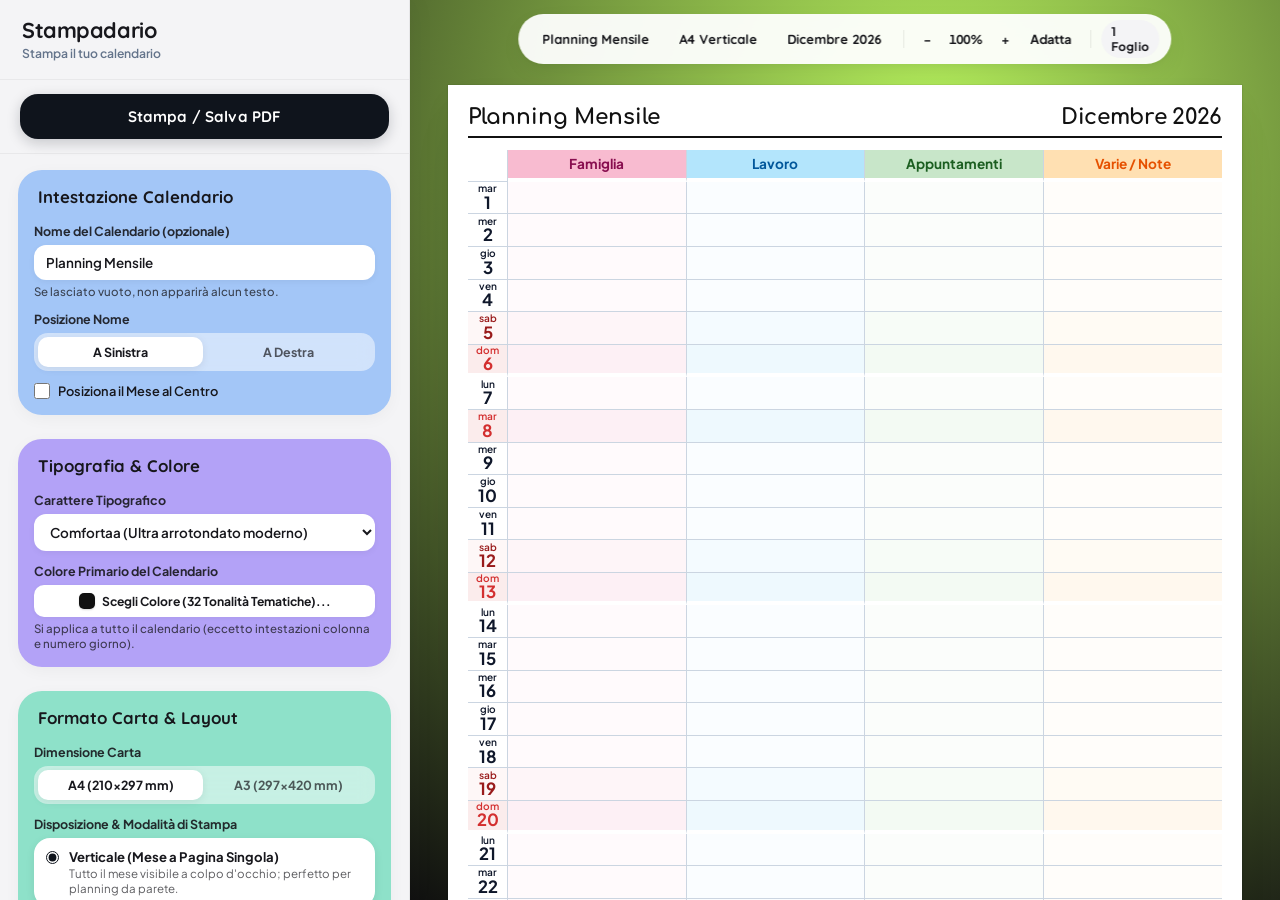
==== commit 606cc12f: "Ottimizzazione mobile: anteprima nascosta di default con tasto Anteprima in fondo alle opzioni; aggi" ====
--- a/index.html
+++ b/index.html
@@ -3,7 +3,7 @@
 <head>
   <meta charset="UTF-8">
   <meta name="viewport" content="width=device-width, initial-scale=1.0">
-  <title>Stampadario - Planning & Stampa ad Alta Risoluzione</title>
+  <title>Stampadario - Stampa il tuo calendario</title>
 
   <!-- Google Fonts: Plus Jakarta Sans e Quicksand -->
   <link rel="preconnect" href="https://fonts.googleapis.com">
@@ -29,7 +29,7 @@
       <div class="app-title-group">
         <div class="app-header-texts">
           <h1>Stampadario</h1>
-          <p>Planning & Stampa ad Alta Risoluzione</p>
+          <p>Stampa il tuo calendario</p>
         </div>
       </div>
     </header>
@@ -39,7 +39,6 @@
       <button type="button" class="btn-primary-print" id="btnPrint">
         <span>Stampa / Salva PDF</span>
       </button>
-      <p class="print-sub-info" id="printScopeHint">Margini consigliati nel browser: "Nessuno"</p>
     </div>
 
     <!-- Contenitore a scorrimento verticale con schede a colori senza bordi -->
@@ -414,6 +413,13 @@
         </div>
       </details>
 
+      <!-- Tasto Azione Mobile in fondo alla console (Sostituisce il tasto stampa in alto su mobile) -->
+      <div class="mobile-action-box no-print">
+        <button type="button" class="btn-primary-print btn-mobile-preview-trigger" id="btnMobilePreview">
+          <span>Anteprima</span>
+        </button>
+      </div>
+
     </div>
   </aside>
 
@@ -460,11 +466,14 @@
   </main>
 
   <!-- ========================================================================
-       BARRA INFERIORE PER DISPOSITIVI MOBILI
+       BARRA INFERIORE PER DISPOSITIVI MOBILI (ATTIVA SOLO IN FASE DI ANTEPRIMA)
        ======================================================================== -->
-  <div class="mobile-controls-bar no-print">
-    <button type="button" class="btn-mobile-toggle" id="btnMobileTogglePreview">
-      <span class="btn-label">Mostra Anteprima / Stampa</span>
+  <div class="mobile-preview-toolbar no-print" id="mobilePreviewToolbar">
+    <button type="button" class="btn-mobile-toolbar-back" id="btnMobileBackToControls">
+      <span>← Modifica</span>
+    </button>
+    <button type="button" class="btn-primary-print btn-mobile-toolbar-print" id="btnMobilePrint">
+      <span>Stampa / Salva PDF</span>
     </button>
   </div>
 
--- a/css/main.css
+++ b/css/main.css
@@ -28,8 +28,8 @@
   --bg-card: #ffffff;
   
   /* Canvas di anteprima coordinato */
-  --bg-viewport: #E5E5EB;
-  --bg-viewport-gradient: radial-gradient(circle at 50% 25%, #F4F4F6 0%, #D8D8E0 100%);
+  --bg-viewport: #577b22;
+  --bg-viewport-gradient: radial-gradient(circle at 60% 15%, #B7F25D 0%, #111 100%);
 
   /* Ombra Realistica del Foglio Stampabile */
   --sheet-shadow: 
@@ -143,21 +143,47 @@
     min-width: 100% !important;
     max-width: 100% !important;
     height: auto !important;
+    overflow: visible !important;
   }
 
+  /* Su mobile il tasto stampa in alto viene rimosso: l'utente configura e usa 'Anteprima' in fondo */
+  .quick-action-box {
+    display: none !important;
+  }
+
+  /* Tasto Anteprima posizionato in fondo alle opzioni */
+  .mobile-action-box {
+    display: block !important;
+    margin-top: 24px;
+    margin-bottom: 30px;
+    padding: 0 4px;
+  }
+
+  .mobile-action-box .btn-primary-print {
+    width: 100%;
+    padding: 16px 20px;
+    font-size: 1.05rem;
+    font-weight: 800;
+    box-shadow: 0 8px 24px rgba(15, 23, 42, 0.22);
+    border-radius: 18px;
+    letter-spacing: 0.2px;
+  }
+
+  /* L'anteprima del calendario è rigorosamente nascosta di default su mobile */
   .preview-viewport {
-    display: none;
+    display: none !important;
     width: 100%;
     min-height: 100vh;
-    padding: 20px 10px 80px 10px;
+    padding: 70px 10px 100px 10px;
   }
 
+  /* Quando l'utente clicca su Anteprima, la sidebar scompare e compare l'anteprima */
   body.mobile-preview-active .control-sidebar {
-    display: none;
+    display: none !important;
   }
 
   body.mobile-preview-active .preview-viewport {
-    display: flex;
+    display: flex !important;
     flex-direction: column;
     align-items: center;
   }
--- a/css/sidebar.css
+++ b/css/sidebar.css
@@ -95,6 +95,11 @@
   color: var(--text-muted);
   text-align: center;
   font-weight: 500;
+}
+
+/* Box Azione Mobile (nascosto su desktop) */
+.mobile-action-box {
+  display: none;
 }
 
 /* Area Scorrevole delle Impostazioni */
@@ -489,26 +494,42 @@
 
 .col-reorder-buttons {
   display: flex;
-  gap: 3px;
-}
-
-.btn-move-col {
-  padding: 3px 7px;
-  background: rgba(0, 0, 0, 0.06);
-  border-radius: 6px;
+  gap: 4px;
+  align-items: center;
+}
+
+.col-reorder-buttons .btn-move-col {
+  width: 26px;
+  height: 26px;
+  padding: 0;
+  display: inline-flex;
+  align-items: center;
+  justify-content: center;
+  background: rgba(0, 0, 0, 0.05);
+  border: none;
+  border-radius: 7px;
   color: #17171C;
   font-size: 0.72rem;
   font-weight: 700;
-}
-
-.btn-move-col:hover:not(:disabled) {
-  background: #ffffff;
-  box-shadow: 0 1px 3px rgba(0, 0, 0, 0.1);
-}
-
-.btn-move-col:disabled {
+  cursor: pointer;
+  transition: all 0.15s ease;
+}
+
+.col-reorder-buttons .btn-move-col svg {
+  display: block;
+}
+
+.col-reorder-buttons .btn-move-col:hover:not(:disabled) {
+  background: #ffffff;
+  color: #0f172a;
+  box-shadow: 0 1px 4px rgba(0, 0, 0, 0.12);
+  transform: translateY(-1px);
+}
+
+.col-reorder-buttons .btn-move-col:disabled {
   opacity: 0.25;
   cursor: not-allowed;
+  transform: none;
 }
 
 /* Pulsante Aggiungi Colonna */
--- a/css/calendar.css
+++ b/css/calendar.css
@@ -60,28 +60,28 @@
 .print-sheet.size-a4-portrait {
   width: 794px;
   height: 1123px;
-  padding: 24px 22px 20px 22px;
+  padding: 20px 20px 16px 20px;
 }
 
 /* A4 Orizzontale (297 x 210 mm) */
 .print-sheet.size-a4-landscape {
   width: 1123px;
   height: 794px;
-  padding: 22px 24px 18px 24px;
+  padding: 16px 20px 14px 20px;
 }
 
 /* A3 Verticale (297 x 420 mm) */
 .print-sheet.size-a3-portrait {
   width: 1123px;
   height: 1587px;
-  padding: 32px 30px 26px 30px;
+  padding: 28px 28px 22px 28px;
 }
 
 /* A3 Orizzontale (420 x 297 mm) */
 .print-sheet.size-a3-landscape {
   width: 1587px;
   height: 1123px;
-  padding: 28px 32px 24px 32px;
+  padding: 24px 28px 18px 28px;
 }
 
 /* ==========================================================================
@@ -191,20 +191,20 @@
    ========================================================================== */
 .calendar-grid-container {
   flex: 1;
+  min-height: 0;
   display: flex;
   flex-direction: column;
   width: 100%;
-  border-left: 1px solid #cbd5e1;
-  border-top: 1px solid #cbd5e1;
-  border-bottom: 1px solid #cbd5e1;
-  border-right: none !important; /* BORDO ESTERNO DI DESTRA RIGOROSAMENTE RIMOSSO */
+  border: none !important; /* RIMOZIONE TOTALE DEI BORDI ESTERNI PERIMETRALI DEL CALENDARIO */
   background: #ffffff;
+  overflow: hidden;
 }
 
 .calendar-grid {
   display: grid;
   width: 100%;
   height: 100%;
+  min-height: 0;
   background: transparent;
 }
 
@@ -215,51 +215,47 @@
   position: relative;
   display: flex;
   box-sizing: border-box;
+  min-height: 0;
+  overflow: hidden;
   border-bottom: 1px solid #cbd5e1;
   border-right: 1px solid #cbd5e1;
 }
 
-/* --- OPZIONE 2: SOLO TRA COLONNE CONTENUTI (TUTTI E 4 I BORDI ESTERNI SPARISCONO) --- */
-.border-v-columns-only {
-  border: none !important; /* Rimuove i 4 bordi perimetrali esterni del contenitore */
-}
+/* RIMOZIONE DEL BORDO ESTERNO INFERIORE DELL'ULTIMA RIGA IN TUTTE LE MODALITÀ */
+.is-last-row-cell {
+  border-bottom: none !important;
+}
+
+/* RIMOZIONE DEL BORDO ESTERNO DESTRO DELL'ULTIMA COLONNA IN TUTTE LE MODALITÀ */
+.is-last-col-cell {
+  border-right: none !important;
+}
+
+/* --- OPZIONE 2: SOLO TRA COLONNE CONTENUTI --- */
 .border-v-columns-only .grid-cell-date,
 .border-v-columns-only .grid-cell-corner-empty,
 .border-v-columns-only .grid-cell-repeat-header-corner {
-  border-right: none !important; /* Nessun bordo verticale sulla data */
-}
-.border-v-columns-only .grid-cell-col-header,
-.border-v-columns-only .grid-cell-repeat-header-col,
-.border-v-columns-only .grid-cell-data {
-  border-right: 1px solid #cbd5e1; /* Bordo verticale unicamente tra le colonne contenuti */
-}
-.border-v-columns-only .is-last-col-cell {
-  border-right: none !important; /* Nessun bordo perimetrale destro */
-}
-.border-v-columns-only .is-last-row-cell {
-  border-bottom: none !important; /* Nessun bordo perimetrale inferiore */
-}
-
-/* --- OPZIONE 3: NESSUN BORDO VERTICALE (TUTTI E 4 I BORDI ESTERNI SPARISCONO) --- */
-.border-v-none {
-  border: none !important; /* Rimuove i 4 bordi perimetrali esterni del contenitore */
-}
+  border-right: none !important; /* Nessun bordo verticale sulla colonna data */
+}
+
+/* --- OPZIONE 3: NESSUN BORDO VERTICALE --- */
 .border-v-none .grid-cell {
   border-right: none !important; /* Nessun bordo verticale tra le celle */
 }
-.border-v-none .is-last-row-cell {
-  border-bottom: none !important; /* Nessun bordo perimetrale inferiore */
-}
-
-/* 1. PRIMA CELLA IN ALTO A SINISTRA (ANGOLO DATA): NESSUNA FORMATTAZIONE, BORDI O SFONDO */
+
+/* 1. PRIMA CELLA IN ALTO A SINISTRA (ANGOLO DATA): NESSUN BORDO ESTERNO */
 .grid-cell-corner-empty {
   background: transparent !important;
+  border-top: none !important;
+  border-left: none !important;
   border-bottom: 1px solid #cbd5e1 !important;
   border-right: 1px solid #cbd5e1 !important;
 }
 
 .grid-cell-repeat-header-corner {
   background: #f1f5f9;
+  border-top: none !important;
+  border-left: none !important;
   border-bottom: 1px solid #cbd5e1;
   border-right: 1px solid #cbd5e1;
 }
@@ -268,13 +264,14 @@
 .grid-cell-col-header, .grid-cell-repeat-header-col {
   align-items: center;
   justify-content: center;
-  padding: 8px 6px;
+  padding: 6px 4px;
   font-weight: 700;
-  font-size: 0.88rem;
+  font-size: 0.85rem;
   text-align: center;
   cursor: pointer;
   user-select: none;
-  min-height: 38px;
+  min-height: 30px;
+  border-top: none !important;
 }
 
 .col-header-text {
@@ -282,12 +279,12 @@
   -webkit-line-clamp: 2;
   -webkit-box-orient: vertical;
   overflow: hidden;
-  line-height: 1.2;
-}
-
-/* Spazio bianco di 4.5px sotto l'intestazione se NON ripetute ogni settimana */
+  line-height: 1.15;
+}
+
+/* Spazio bianco sotto l'intestazione se NON ripetute ogni settimana */
 .headers-white-separator .grid-cell-col-header {
-  border-bottom: 4.5px solid #ffffff !important;
+  border-bottom: 4px solid #ffffff !important;
 }
 
 /* 3. CELLA DATA (Giorno abbreviato + Numero) */
@@ -297,19 +294,20 @@
   justify-content: center;
   padding: 1px 2px;
   text-align: center;
+  border-left: none !important;
   border-right: 1px solid #cbd5e1;
 }
 
 .date-day-name {
-  font-size: 0.65rem;
+  font-size: 0.64rem;
   font-weight: 600;
-  text-transform: lowercase; /* MINUSCOLO E COMPATTO COME RICHIESTO */
+  text-transform: lowercase;
   color: #475569;
-  line-height: 1;
+  line-height: 1.05;
 }
 
 .date-day-num {
-  font-size: 1.05rem; /* NUMERO PIÙ GRANDE COME RICHIESTO */
+  font-size: 1.05rem;
   font-weight: 700;
   color: #0f172a;
   line-height: 1.1;
@@ -323,12 +321,148 @@
 
 /* 4. SEPARATORE BIANCO DOPO LA DOMENICA */
 .grid-cell.is-sunday {
-  border-bottom: 4.5px solid #ffffff !important; /* FASCIA BIANCA DI SEPARAZIONE */
-}
-
-/* 6. CELLE CONTENUTI */
+  border-bottom: 4px solid #ffffff !important;
+}
+
+/* 5. CELLE CONTENUTI */
 .grid-cell-data {
   background-color: #ffffff;
+}
+
+/* ==========================================================================
+   SCALATURA DINAMICA DELLA DENSITÀ DELLE RIGHE (AUTO-FIT 100%)
+   ========================================================================== */
+
+/* 1. DENSITÀ SPAZIOSA (avgRowHeight >= 42px - es. Bisettimanali e Quindicinali) */
+.density-spacious .grid-cell-col-header,
+.density-spacious .grid-cell-repeat-header-col {
+  min-height: 38px;
+  padding: 8px 6px;
+  font-size: 0.90rem;
+}
+.density-spacious .date-day-name {
+  font-size: 0.70rem;
+  line-height: 1.1;
+}
+.density-spacious .date-day-num {
+  font-size: 1.22rem;
+  line-height: 1.1;
+}
+.density-spacious .grid-cell-date {
+  padding: 2px 2px;
+}
+.density-spacious .grid-cell.is-sunday {
+  border-bottom: 5px solid #ffffff !important;
+}
+.density-spacious.headers-white-separator .grid-cell-col-header,
+.density-spacious .headers-white-separator .grid-cell-col-header {
+  border-bottom: 5px solid #ffffff !important;
+}
+
+/* 2. DENSITÀ NORMALE (avgRowHeight 30-41px - es. Mese Singolo 28-31 giorni) */
+.density-normal .grid-cell-col-header,
+.density-normal .grid-cell-repeat-header-col {
+  min-height: 32px;
+  padding: 6px 4px;
+  font-size: 0.85rem;
+}
+.density-normal .date-day-name {
+  font-size: 0.63rem;
+  line-height: 1.05;
+}
+.density-normal .date-day-num {
+  font-size: 1.05rem;
+  line-height: 1.1;
+}
+.density-normal .grid-cell-date {
+  padding: 1px 2px;
+}
+.density-normal .grid-cell.is-sunday {
+  border-bottom: 4px solid #ffffff !important;
+}
+.density-normal.headers-white-separator .grid-cell-col-header,
+.density-normal .headers-white-separator .grid-cell-col-header {
+  border-bottom: 4px solid #ffffff !important;
+}
+
+/* 3. DENSITÀ COMPATTA (avgRowHeight 23-29px - es. 31 giorni + ripetizione testate / 35-37 giorni) */
+.density-compact .sheet-header {
+  margin-bottom: 8px;
+  padding-bottom: 4px;
+}
+.density-compact .sheet-calendar-name,
+.density-compact .sheet-month-name {
+  font-size: 1.2rem;
+}
+.density-compact .grid-cell-col-header,
+.density-compact .grid-cell-repeat-header-col {
+  min-height: 24px;
+  padding: 3px 2px;
+  font-size: 0.78rem;
+}
+.density-compact .col-header-text {
+  line-height: 1.1;
+}
+.density-compact .date-day-name {
+  font-size: 0.54rem;
+  line-height: 1.0;
+}
+.density-compact .date-day-num {
+  font-size: 0.88rem;
+  line-height: 1.0;
+}
+.density-compact .grid-cell-date {
+  padding: 0 1px;
+}
+.density-compact .grid-cell.is-sunday {
+  border-bottom: 3px solid #ffffff !important;
+}
+.density-compact.headers-white-separator .grid-cell-col-header,
+.density-compact .headers-white-separator .grid-cell-col-header {
+  border-bottom: 3px solid #ffffff !important;
+}
+
+/* 4. DENSITÀ ULTRA-COMPATTA (avgRowHeight < 23px - es. Mese Orizzontale Singolo o Verticale Estesa 42 giorni) */
+.density-ultra-compact .sheet-header {
+  margin-bottom: 5px;
+  padding-bottom: 3px;
+}
+.density-ultra-compact .sheet-calendar-name,
+.density-ultra-compact .sheet-month-name {
+  font-size: 1.1rem;
+}
+.density-ultra-compact .sheet-subtitle-badge {
+  font-size: 0.65rem;
+  margin-top: 1px;
+}
+.density-ultra-compact .grid-cell-col-header,
+.density-ultra-compact .grid-cell-repeat-header-col {
+  min-height: 18px;
+  padding: 1px 1px;
+  font-size: 0.70rem;
+}
+.density-ultra-compact .col-header-text {
+  -webkit-line-clamp: 1;
+  font-size: 0.70rem;
+  line-height: 1;
+}
+.density-ultra-compact .date-day-name {
+  font-size: 0.48rem;
+  line-height: 0.95;
+}
+.density-ultra-compact .date-day-num {
+  font-size: 0.75rem;
+  line-height: 0.95;
+}
+.density-ultra-compact .grid-cell-date {
+  padding: 0;
+}
+.density-ultra-compact .grid-cell.is-sunday {
+  border-bottom: 2px solid #ffffff !important;
+}
+.density-ultra-compact.headers-white-separator .grid-cell-col-header,
+.density-ultra-compact .headers-white-separator .grid-cell-col-header {
+  border-bottom: 2px solid #ffffff !important;
 }
 
 /* ==========================================================================
--- a/css/print.css
+++ b/css/print.css
@@ -67,6 +67,7 @@
     display: flex !important;
     flex-direction: column !important;
     box-sizing: border-box !important;
+    overflow: hidden !important;
   }
 
   .page-break-after {
@@ -83,7 +84,7 @@
     width: 210mm !important;
     height: 296mm !important;
     max-height: 296mm !important;
-    padding: 6mm 7mm 5mm 7mm !important;
+    padding: 5mm 6mm 4mm 6mm !important;
   }
 
   /* A4 Orizzontale (297 x 210 mm) - Perfetto per Bisettimanale e Quindicinale */
@@ -91,7 +92,7 @@
     width: 297mm !important;
     height: 209mm !important;
     max-height: 209mm !important;
-    padding: 6mm 8mm 5mm 8mm !important;
+    padding: 5mm 6mm 4mm 6mm !important;
   }
 
   /* A3 Verticale (297 x 420 mm) */
@@ -99,7 +100,7 @@
     width: 297mm !important;
     height: 419mm !important;
     max-height: 419mm !important;
-    padding: 8mm 9mm 6mm 9mm !important;
+    padding: 6mm 7mm 5mm 7mm !important;
   }
 
   /* A3 Orizzontale (420 x 297 mm) */
@@ -107,7 +108,7 @@
     width: 420mm !important;
     height: 296mm !important;
     max-height: 296mm !important;
-    padding: 8mm 10mm 6mm 10mm !important;
+    padding: 6mm 7mm 5mm 7mm !important;
   }
 
   /* La griglia si espande verticalmente per occupare l'intero spazio rimanente del foglio */
@@ -115,20 +116,62 @@
     flex: 1 !important;
     height: 100% !important;
     min-height: 0 !important;
-    border-right: none !important;
+    border: none !important;
+    overflow: hidden !important;
   }
 
   .calendar-grid {
     height: 100% !important;
     width: 100% !important;
+    min-height: 0 !important;
   }
 
-  /* Garanzia di visibilità dei separatori bianchi in stampa */
-  .grid-cell.is-sunday {
-    border-bottom: 4.5px solid #ffffff !important;
+  .grid-cell {
+    min-height: 0 !important;
+    overflow: hidden !important;
   }
 
-  .headers-white-separator .grid-cell-col-header {
-    border-bottom: 4.5px solid #ffffff !important;
+  .is-last-row-cell {
+    border-bottom: none !important;
+  }
+
+  .is-last-col-cell {
+    border-right: none !important;
+  }
+
+  .grid-cell-corner-empty {
+    border-top: none !important;
+    border-left: none !important;
+  }
+
+  /* Garanzia di visibilità dei separatori bianchi in stampa con densità scalata */
+  .density-spacious .grid-cell.is-sunday {
+    border-bottom: 5px solid #ffffff !important;
+  }
+  .density-normal .grid-cell.is-sunday {
+    border-bottom: 4px solid #ffffff !important;
+  }
+  .density-compact .grid-cell.is-sunday {
+    border-bottom: 3px solid #ffffff !important;
+  }
+  .density-ultra-compact .grid-cell.is-sunday {
+    border-bottom: 2px solid #ffffff !important;
+  }
+
+  .density-spacious.headers-white-separator .grid-cell-col-header,
+  .density-spacious .headers-white-separator .grid-cell-col-header {
+    border-bottom: 5px solid #ffffff !important;
+  }
+  .density-normal.headers-white-separator .grid-cell-col-header,
+  .density-normal .headers-white-separator .grid-cell-col-header {
+    border-bottom: 4px solid #ffffff !important;
+  }
+  .density-compact.headers-white-separator .grid-cell-col-header,
+  .density-compact .headers-white-separator .grid-cell-col-header {
+    border-bottom: 3px solid #ffffff !important;
+  }
+  .density-ultra-compact.headers-white-separator .grid-cell-col-header,
+  .density-ultra-compact .headers-white-separator .grid-cell-col-header {
+    border-bottom: 2px solid #ffffff !important;
   }
 }
--- a/css/modals.css
+++ b/css/modals.css
@@ -324,43 +324,78 @@
   border-radius: 28px;
 }
 
-/* Barra Controlli Mobile */
-.mobile-controls-bar {
+/* Barra Controlli Mobile (Attiva solo durante l'Anteprima) */
+.mobile-preview-toolbar {
   display: none;
 }
 
 @media (max-width: 900px) {
-  .floating-island {
-    left: 50% !important;
-    top: auto;
-    bottom: 16px;
-    width: 92%;
-    justify-content: space-around;
-  }
-
-  .mobile-controls-bar {
-    display: block;
+  body.mobile-preview-active .mobile-preview-toolbar {
+    display: flex;
+    align-items: center;
     position: fixed;
     bottom: 0;
     left: 0;
     right: 0;
+    padding: 12px 16px;
     background: #ffffff;
-    padding: 12px 18px;
-    border-top: 1px solid rgba(0, 0, 0, 0.05);
-    z-index: 90;
-    box-shadow: 0 -4px 16px rgba(15, 20, 28, 0.06);
-  }
-
-  .btn-mobile-toggle {
-    width: 100%;
-    padding: 12px;
+    border-top: 1px solid rgba(0, 0, 0, 0.08);
+    box-shadow: 0 -6px 20px rgba(15, 20, 28, 0.08);
+    z-index: 100;
+    gap: 10px;
+  }
+
+  .btn-mobile-toolbar-back {
+    flex: 1;
+    padding: 14px 16px;
+    background: rgba(0, 0, 0, 0.06);
+    color: #17171C;
+    border: none;
+    border-radius: 14px;
+    font-family: var(--font-heading);
+    font-weight: 700;
+    font-size: 0.90rem;
+    cursor: pointer;
+    transition: background 0.15s ease;
+  }
+
+  .btn-mobile-toolbar-back:hover {
+    background: rgba(0, 0, 0, 0.1);
+  }
+
+  .btn-mobile-toolbar-print {
+    flex: 2;
+    padding: 14px 18px;
     background: var(--bg-dark);
     color: #ffffff;
+    border: none;
+    border-radius: 14px;
     font-family: var(--font-heading);
     font-weight: 700;
-    border-radius: 14px;
-    display: flex;
-    align-items: center;
+    font-size: 0.92rem;
+    cursor: pointer;
+    box-shadow: 0 4px 14px rgba(15, 23, 42, 0.2);
+  }
+
+  /* Floating island su mobile posizionata in alto durante l'anteprima */
+  .floating-island {
+    position: fixed;
+    top: 12px !important;
+    bottom: auto !important;
+    left: 50% !important;
+    transform: translateX(-50%) !important;
+    width: 94%;
+    max-width: 460px;
+    padding: 6px 12px;
+    border-radius: 20px;
+    box-shadow: 0 4px 18px rgba(0, 0, 0, 0.12);
+    z-index: 90;
     justify-content: center;
   }
-}
+
+  /* Nascondi i tag interattivi dall'isola su mobile per massima pulizia */
+  .floating-island .island-btn-tag,
+  .floating-island .island-divider:first-of-type {
+    display: none !important;
+  }
+}
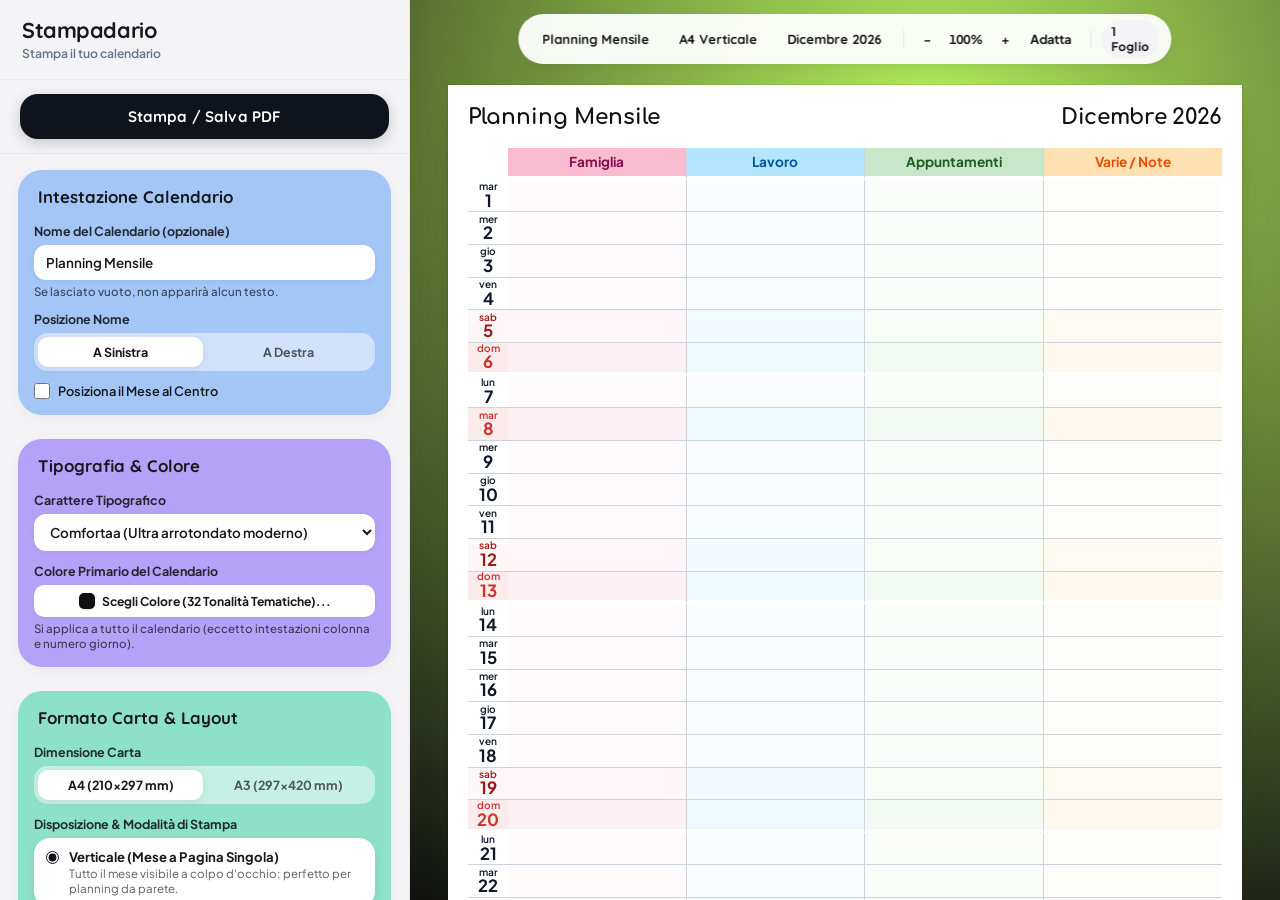
==== commit 6050b5a8: "feat: aggiunta opzione bordi tabella, rimossa opzione bordi completi e aggiornate regole" ====
--- a/index.html
+++ b/index.html
@@ -315,10 +315,16 @@
           <div class="form-group">
             <label class="form-label" for="selectVerticalBorders">Bordi Verticali Colonne</label>
             <select id="selectVerticalBorders" class="form-select">
-              <option value="all">Completi (tutte le celle)</option>
-              <option value="columns-only">Solo tra colonne contenuti (senza bordi esterni)</option>
+              <option value="columns-only">Solo tra colonne contenuti</option>
               <option value="none">Nessun bordo verticale</option>
             </select>
+          </div>
+
+          <div class="form-group" style="margin-top: 10px;">
+            <label style="display: flex; align-items: center; gap: 8px; font-size: 0.80rem; cursor: pointer; color: #17171C; font-weight: 600;">
+              <input type="checkbox" id="checkTableBorders" style="accent-color: var(--bg-dark); width: 16px; height: 16px;">
+              <span>Bordi tabella</span>
+            </label>
           </div>
 
           <div class="form-group" style="margin-top: 10px;">
--- a/css/calendar.css
+++ b/css/calendar.css
@@ -93,7 +93,7 @@
   align-items: flex-end;
   margin-bottom: 12px;
   padding-bottom: 6px;
-  border-bottom: 2px solid currentColor;
+  border-bottom: none !important;
   width: 100%;
 }
 
@@ -195,9 +195,9 @@
   display: flex;
   flex-direction: column;
   width: 100%;
-  border: none !important; /* RIMOZIONE TOTALE DEI BORDI ESTERNI PERIMETRALI DEL CALENDARIO */
   background: #ffffff;
   overflow: hidden;
+  box-sizing: border-box;
 }
 
 .calendar-grid {
@@ -243,13 +243,10 @@
   border-right: none !important; /* Nessun bordo verticale tra le celle */
 }
 
-/* 1. PRIMA CELLA IN ALTO A SINISTRA (ANGOLO DATA): NESSUN BORDO ESTERNO */
+/* 1. PRIMA CELLA IN ALTO A SINISTRA (ANGOLO DATA): NESSUN BORDO */
 .grid-cell-corner-empty {
   background: transparent !important;
-  border-top: none !important;
-  border-left: none !important;
-  border-bottom: 1px solid #cbd5e1 !important;
-  border-right: 1px solid #cbd5e1 !important;
+  border: none !important;
 }
 
 .grid-cell-repeat-header-corner {
@@ -484,3 +481,57 @@
   color: #000000 !important;
   font-weight: 800;
 }
+
+/* ==========================================================================
+   REGOLA IMPERATIVA PERMANENTE:
+   - NESSUNA RIGA TRA INTESTAZIONE E TABELLA DEL MESE
+   ========================================================================== */
+.sheet-header {
+  border-bottom: none !important;
+}
+
+/* ==========================================================================
+   BORDI PERIMETRALI ESTERNI DELLA TABELLA (OPZIONE "BORDI TABELLA")
+   ========================================================================== */
+.calendar-grid-container.no-table-borders,
+.calendar-grid-container.no-table-borders .calendar-grid {
+  border: none !important;
+  outline: none !important;
+}
+
+.calendar-grid-container.has-table-borders {
+  border: 1px solid #cbd5e1 !important;
+  box-sizing: border-box;
+}
+
+/* In entrambe le modalità, le celle perimetrali non aggiungono bordi duplicati */
+/* 1. Nessun bordo superiore sulla prima riga */
+.calendar-grid-container .grid-cell-corner-empty,
+.calendar-grid-container .grid-cell-col-header,
+.calendar-grid-container [class*="density-"] .grid-cell-col-header {
+  border-top: none !important;
+}
+
+/* 2. Nessun bordo sinistro sulla prima colonna */
+.calendar-grid-container .grid-cell-corner-empty,
+.calendar-grid-container .grid-cell-repeat-header-corner,
+.calendar-grid-container .grid-cell-date,
+.calendar-grid-container [class*="density-"] .grid-cell-date {
+  border-left: none !important;
+}
+
+/* 3. Nessun bordo destro sull'ultima colonna */
+.calendar-grid-container .is-last-col-cell,
+.calendar-grid-container .grid-cell.is-last-col-cell,
+.calendar-grid-container [class*="density-"] .grid-cell.is-last-col-cell {
+  border-right: none !important;
+}
+
+/* 4. Nessun bordo inferiore sull'ultima riga */
+.calendar-grid-container .is-last-row-cell,
+.calendar-grid-container .grid-cell.is-last-row-cell,
+.calendar-grid-container .grid-cell.is-sunday.is-last-row-cell,
+.calendar-grid-container [class*="density-"] .grid-cell.is-last-row-cell,
+.calendar-grid-container [class*="density-"] .grid-cell.is-sunday.is-last-row-cell {
+  border-bottom: none !important;
+}
--- a/css/print.css
+++ b/css/print.css
@@ -116,8 +116,16 @@
     flex: 1 !important;
     height: 100% !important;
     min-height: 0 !important;
+    overflow: hidden !important;
+    box-sizing: border-box !important;
+  }
+
+  .calendar-grid-container.no-table-borders {
     border: none !important;
-    overflow: hidden !important;
+  }
+
+  .calendar-grid-container.has-table-borders {
+    border: 1px solid #cbd5e1 !important;
   }
 
   .calendar-grid {
@@ -174,4 +182,48 @@
   .density-ultra-compact .headers-white-separator .grid-cell-col-header {
     border-bottom: 2px solid #ffffff !important;
   }
+
+  /* ========================================================================
+     REGOLE IMPERATIVE PERMANENTI:
+     - NESSUNA RIGA TRA INTESTAZIONE E TABELLA DEL MESE
+     - NESSUN BORDO ESTERNO SULLA TABELLA DEL MESE
+     ======================================================================== */
+  .sheet-header {
+    border-bottom: none !important;
+  }
+
+  .calendar-grid-container,
+  .calendar-grid {
+    border: none !important;
+  }
+
+  .calendar-grid-container .grid-cell-corner-empty {
+    border: none !important;
+  }
+
+  .calendar-grid-container .grid-cell-col-header,
+  .calendar-grid-container [class*="density-"] .grid-cell-col-header {
+    border-top: none !important;
+  }
+
+  .calendar-grid-container .grid-cell-corner-empty,
+  .calendar-grid-container .grid-cell-repeat-header-corner,
+  .calendar-grid-container .grid-cell-date,
+  .calendar-grid-container [class*="density-"] .grid-cell-date {
+    border-left: none !important;
+  }
+
+  .calendar-grid-container .is-last-col-cell,
+  .calendar-grid-container .grid-cell.is-last-col-cell,
+  .calendar-grid-container [class*="density-"] .grid-cell.is-last-col-cell {
+    border-right: none !important;
+  }
+
+  .calendar-grid-container .is-last-row-cell,
+  .calendar-grid-container .grid-cell.is-last-row-cell,
+  .calendar-grid-container .grid-cell.is-sunday.is-last-row-cell,
+  .calendar-grid-container [class*="density-"] .grid-cell.is-last-row-cell,
+  .calendar-grid-container [class*="density-"] .grid-cell.is-sunday.is-last-row-cell {
+    border-bottom: none !important;
+  }
 }
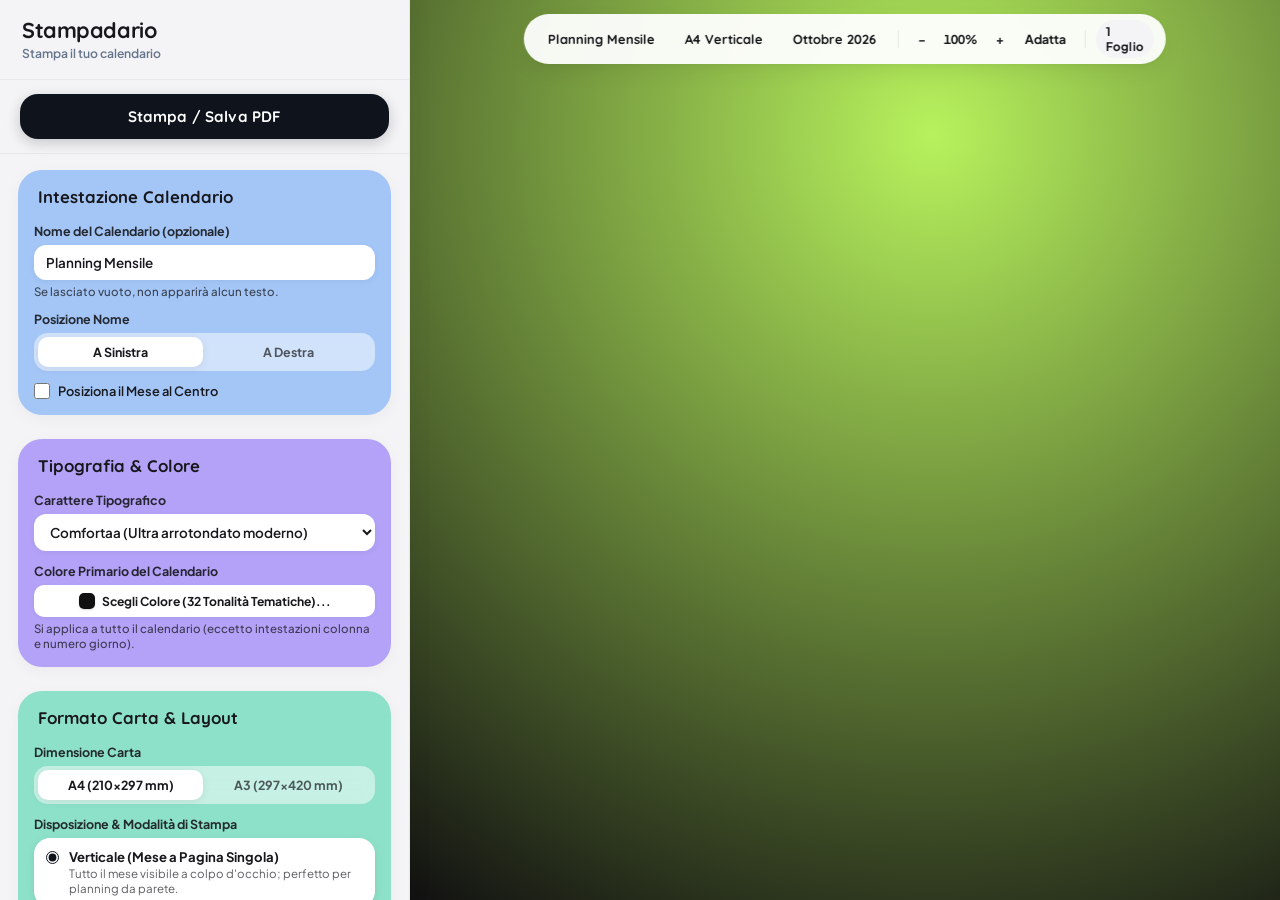
==== commit 498e1090: "feat: riga divisoria colonna data, selettore binario Colori/Bianco e Nero e scelta a tre sfondo righ" ====
--- a/index.html
+++ b/index.html
@@ -301,15 +301,23 @@
           </div>
         </summary>
         <div class="section-content">
-          <div class="form-group">
-            <label class="form-label" for="selectColorMode">Stile Cromatico</label>
-            <select id="selectColorMode" class="form-select">
-              <option value="color">A Colori (Predefinito con tinte pastello)</option>
-              <option value="striped-color">Righe Alternate a Colori (Chiara / Scura)</option>
-              <option value="striped-gray">Righe Alternate in Grigio (Ultra-chiaro per penna)</option>
-              <option value="gray-body">Corpo Grigio Neutro (Intestazioni a colori)</option>
-              <option value="monochrome">Bianco e Nero (Laser b/n & fotocopie economiche)</option>
-            </select>
+          <!-- Scelta Binaria (come dimensione carta): Colori / Bianco e Nero -->
+          <div class="form-group">
+            <label class="form-label">Modalità Cromatiche</label>
+            <div class="toggle-btn-group">
+              <button type="button" class="toggle-btn btn-color-mode-toggle active" data-color-mode="color">Colori</button>
+              <button type="button" class="toggle-btn btn-color-mode-toggle" data-color-mode="monochrome">Bianco e Nero</button>
+            </div>
+          </div>
+
+          <!-- Scelta a Tre (come periodo di stampa): Righe Alternate / Evidenzia Finesettimana / Neutro -->
+          <div class="form-group">
+            <label class="form-label">Sfondo Righe & Evidenziazione</label>
+            <div class="toggle-btn-group">
+              <button type="button" class="toggle-btn btn-row-style-toggle" data-row-style="striped">Righe Alternate</button>
+              <button type="button" class="toggle-btn btn-row-style-toggle active" data-row-style="weekend">Evidenzia Finesettimana</button>
+              <button type="button" class="toggle-btn btn-row-style-toggle" data-row-style="neutral">Neutro</button>
+            </div>
           </div>
 
           <div class="form-group">
--- a/css/sidebar.css
+++ b/css/sidebar.css
@@ -295,6 +295,12 @@
   box-shadow: 0 2px 8px rgba(0, 0, 0, 0.08);
 }
 
+.btn-row-style-toggle {
+  padding: 7px 4px;
+  font-size: 0.72rem;
+  line-height: 1.2;
+}
+
 /* Radio Card di Layout */
 .layout-radio-card {
   display: flex;
--- a/css/calendar.css
+++ b/css/calendar.css
@@ -231,22 +231,20 @@
   border-right: none !important;
 }
 
-/* --- OPZIONE 2: SOLO TRA COLONNE CONTENUTI --- */
-.border-v-columns-only .grid-cell-date,
-.border-v-columns-only .grid-cell-corner-empty,
-.border-v-columns-only .grid-cell-repeat-header-corner {
-  border-right: none !important; /* Nessun bordo verticale sulla colonna data */
-}
-
-/* --- OPZIONE 3: NESSUN BORDO VERTICALE --- */
-.border-v-none .grid-cell {
-  border-right: none !important; /* Nessun bordo verticale tra le celle */
-}
-
-/* 1. PRIMA CELLA IN ALTO A SINISTRA (ANGOLO DATA): NESSUN BORDO */
+/* --- OPZIONE: NESSUN BORDO VERTICALE TRA LE COLONNE CONTENUTI --- */
+.border-v-none .grid-cell-col-header,
+.border-v-none .grid-cell-repeat-header-col,
+.border-v-none .grid-cell-data {
+  border-right: none !important; /* Nessun divisorio tra le colonne contenuti */
+}
+
+/* 1. PRIMA CELLA IN ALTO A SINISTRA (ANGOLO DATA): BORDO DESTRO DI DIVISIONE DALLA PRIMA COLONNA */
 .grid-cell-corner-empty {
   background: transparent !important;
-  border: none !important;
+  border-top: none !important;
+  border-left: none !important;
+  border-bottom: none !important;
+  border-right: 1px solid #cbd5e1 !important;
 }
 
 .grid-cell-repeat-header-corner {
@@ -254,7 +252,7 @@
   border-top: none !important;
   border-left: none !important;
   border-bottom: 1px solid #cbd5e1;
-  border-right: 1px solid #cbd5e1;
+  border-right: 1px solid #cbd5e1 !important;
 }
 
 /* 2. CELLE INTESTAZIONE COLONNE (IN CIMA AL CALENDARIO) */
--- a/css/print.css
+++ b/css/print.css
@@ -150,6 +150,8 @@
   .grid-cell-corner-empty {
     border-top: none !important;
     border-left: none !important;
+    border-bottom: none !important;
+    border-right: 1px solid #cbd5e1 !important;
   }
 
   /* Garanzia di visibilità dei separatori bianchi in stampa con densità scalata */
